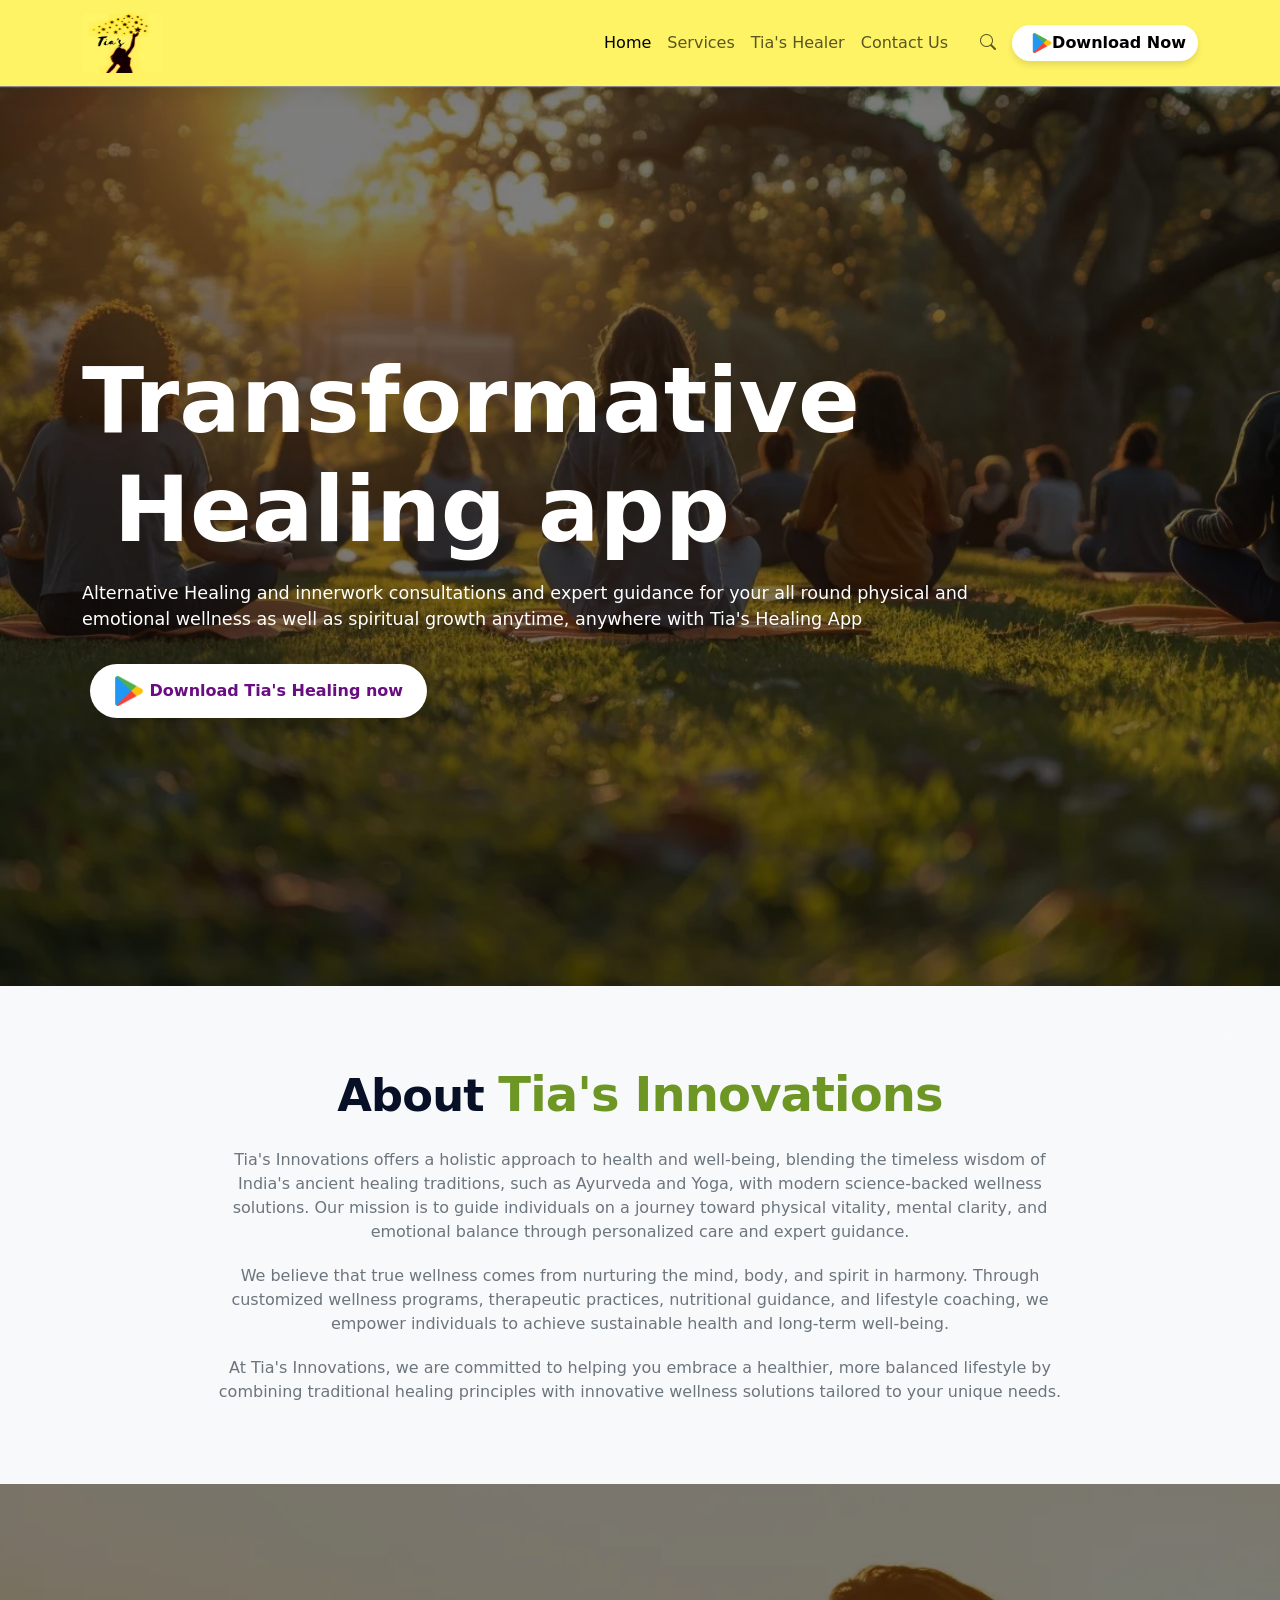
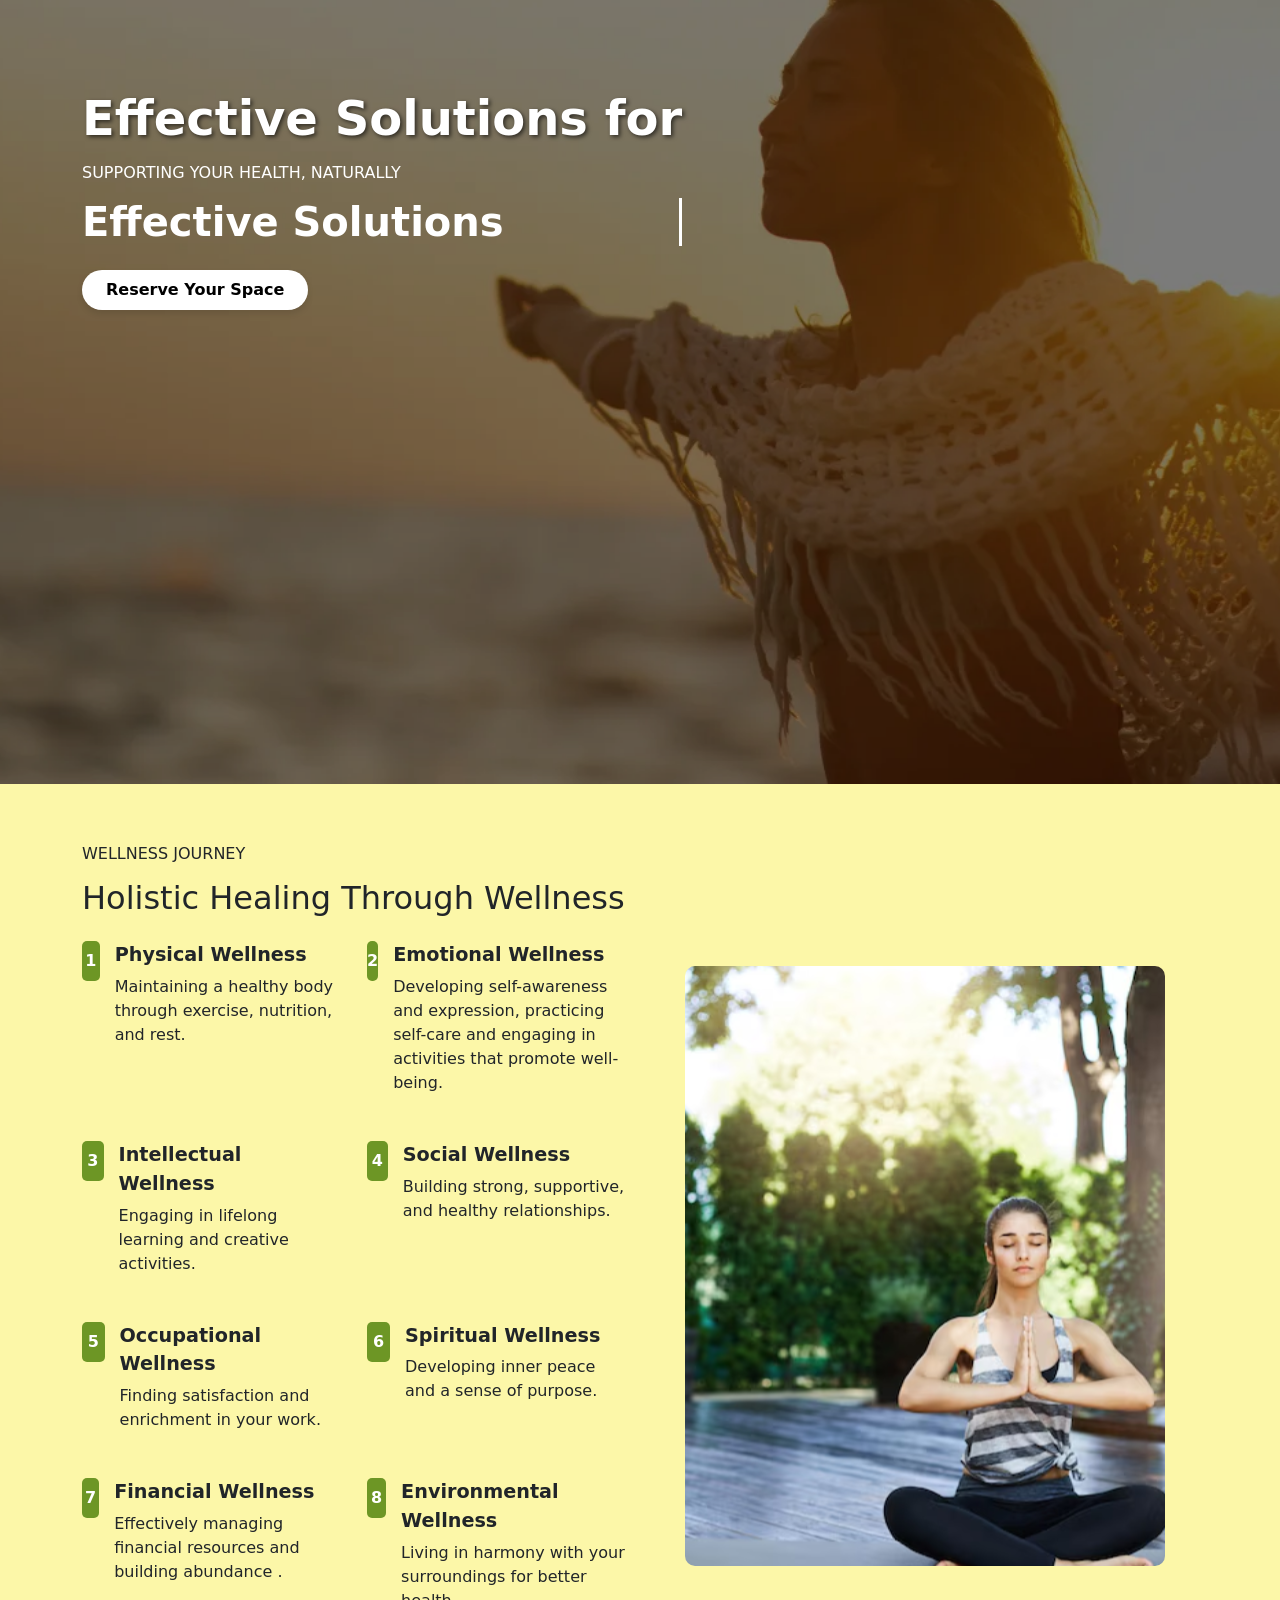
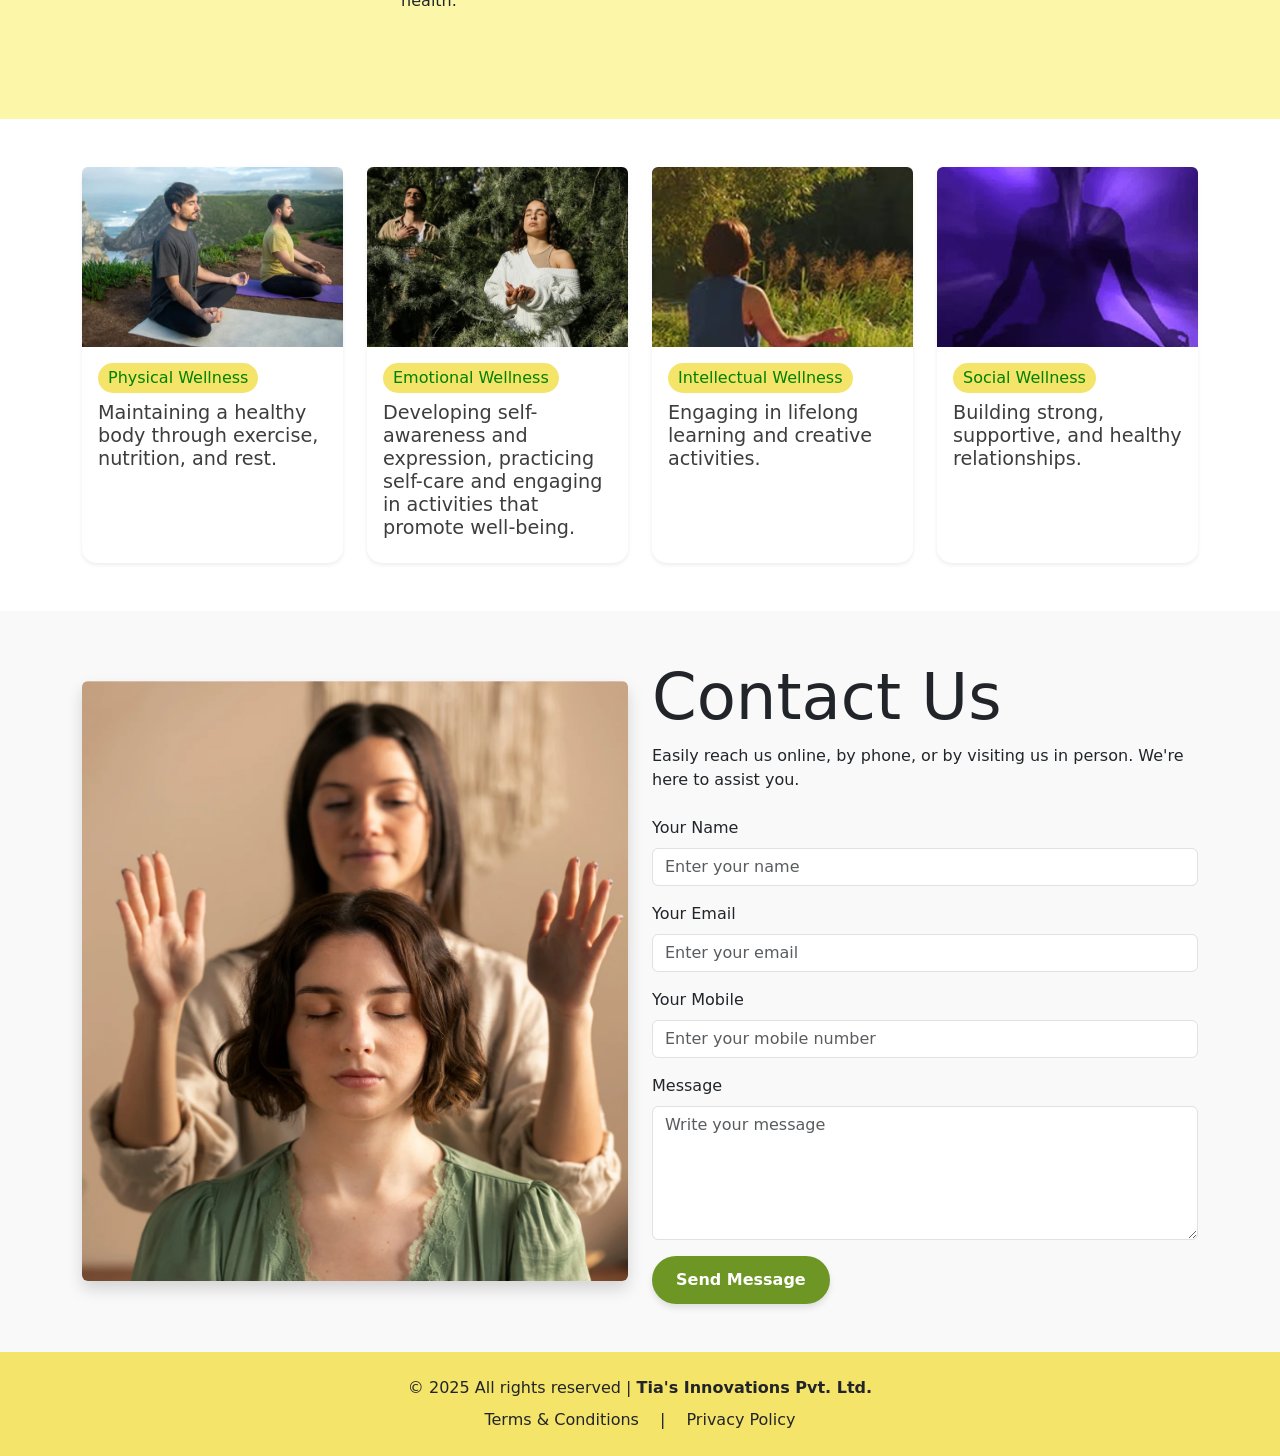
==== index.html @ ab68d55b "first commit" ====
<!doctype html>
<html lang="en">

<head>
    <meta charset="utf-8" />
    <meta name="viewport" content="width=device-width, initial-scale=1" />
    <title>Tia's  Innovations OPC Pvt Ltd </title>
    <link rel="icon" href="./images/logo-new.jfif" type="image/x-icon">

    <!-- Bootstrap 5 CSS -->
    <link href="https://cdn.jsdelivr.net/npm/bootstrap@5.3.2/dist/css/bootstrap.min.css" rel="stylesheet">
    <!-- Bootstrap Icons -->
    <link href="https://cdn.jsdelivr.net/npm/bootstrap-icons@1.11.3/font/bootstrap-icons.css" rel="stylesheet">

    <link rel="stylesheet" href="style.css" />
</head>

<body>



    <!-- Main navigation -->
    <nav class="navbar navbar-expand-lg  bg-white main-nav sticky-top">
        <div class="container">
            <a class="navbar-brand d-flex align-items-center gap-2" href="index.html">
                <img src="./images/logo-new.jfif" alt="Tia' logo" width="80" height="60" class="rounded" />
            </a>


            <button class="navbar-toggler" type="button" data-bs-toggle="collapse" data-bs-target="#mainNav"
                aria-controls="mainNav" aria-expanded="false" aria-label="Toggle navigation">
                <span class="navbar-toggler-icon"></span>
            </button>

            <div class="collapse navbar-collapse" id="mainNav">
                <ul class="navbar-nav ms-auto align-items-lg-center">
                    <li class="nav-item">
                        <a class="nav-link active" aria-current="page" href="index.html">Home</a>
                    </li>
                    <!-- <li class="nav-item dropdown">
                        <a class="nav-link dropdown-toggle" href="#" id="productsDropdown" role="button"
                            data-bs-toggle="dropdown" aria-expanded="false">
                            Products & Projects
                        </a>
                        <ul class="dropdown-menu" aria-labelledby="productsDropdown">
                            <li><a class="dropdown-item" href="#">Product Catalog</a></li>
                            <li><a class="dropdown-item" href="#">Ongoing Projects</a></li>
                            <li><a class="dropdown-item" href="#">Completed Work</a></li>
                        </ul>
                    </li> -->
                    <li class="nav-item"><a class="nav-link" href="#">Services</a></li>
                    <li class="nav-item"><a class="nav-link" href="healer.html">Tia's Healer</a></li>
                    <li class="nav-item"><a class="nav-link" href="./contact.html">Contact Us</a></li>
                    <li class="nav-item d-flex align-items-center ms-lg-3">
                        <a class="nav-link d-none d-lg-inline" href="#search" title="Search"><i
                                class="bi bi-search"></i></a>
                    </li>
                    <li class="nav-item ms-2">
                        <a class="btn btn-outline-primary cta-btn d-flex align-items-center"
                            href="https://play.google.com/store/apps/details?id=com.tias.healing" target="_blank"
                            rel="noopener noreferrer">

                            <!-- App Icon (Font Awesome / Custom Image) -->
                            <i class="fab fa-google-play me-2"></i>

                            <img src="./images/888857.png" width="20px"> Download Now
                        </a>
                    </li>

                </ul>
            </div>
        </div>
    </nav>

    <!-- Hero Section with background and animation -->
    <!-- Hero Section -->
    <section class="hero-section">
        <div class="hero-overlay"></div>
        <div class="container">
            <div class="hero-content">
                <h1>Transformative <br>  Healing app</h1>
                <p class="">Alternative Healing and innerwork consultations and expert guidance for your all round
                    physical and emotional wellness as well as spiritual growth anytime, anywhere with
                    Tia's Healing App</p>
                <!-- <div class="mt-4">
                    <a href="#" class="btn btn-custom m-2">UPCOMING RETREATS</a>
                    <a href="#" class="btn btn-custom">UPCOMING WORKSHOPS</a>
                </div> -->
                <div class="mt-4">

                    <a href="https://play.google.com/store/apps/details?id=com.tias.healing" class="btn btn-custom m-2"
                        target="_blank" rel="noopener noreferrer">
                        <img src="./images/888857.png" width="30px"> Download Tia's Healing now
                    </a>
                </div>

            </div>
        </div>
    </section>
    <!-- About Section -->
    <section class="about py-5">
        <svg class="wave" viewBox="0 0 600 200" xmlns="http://www.w3.org/2000/svg" aria-hidden="true">
            <path d="M0 100 C150 200 350 0 600 100 L600 0 L0 0 Z" fill="#fff"></path>
        </svg>
    
        <div class="container">
            <div class="row justify-content-center">
                <div class="col-lg-10">
                    <div class="card-panel text-center">
                        <h2 class="headline display-6 mb-4">
                            About <span class="about-tia">Tia's Innovations</span>
                        </h2>
    
                        <p class="lead-para">
                            Tia's Innovations offers a holistic approach to health and well-being,
                            blending the timeless wisdom of India's ancient healing traditions,
                            such as Ayurveda and Yoga, with modern science-backed wellness
                            solutions. Our mission is to guide individuals on a journey toward
                            physical vitality, mental clarity, and emotional balance through
                            personalized care and expert guidance.
                        </p>
    
                        <p class="lead-para">
                            We believe that true wellness comes from nurturing the mind, body,
                            and spirit in harmony. Through customized wellness programs,
                            therapeutic practices, nutritional guidance, and lifestyle coaching,
                            we empower individuals to achieve sustainable health and long-term
                            well-being.
                        </p>
    
                        <p class="lead-para mb-0">
                            At Tia's Innovations, we are committed to helping you embrace a
                            healthier, more balanced lifestyle by combining traditional healing
                            principles with innovative wellness solutions tailored to your unique
                            needs.
                        </p>
                    </div>
                </div>
            </div>
        </div>
    </section>

  
    <section class="hero-one">
        <div class="hero-overlay"></div>
        <div class="hero-content-one">
            <h1 class="mb-3 Effective">

                Effective Solutions for</h1>
            <h6 class="text-uppercase mb-3">Supporting Your Health, Naturally</h6>
            <h1 id="typing-text" class="typing"></h1>
            <a href="#" class="btn btn-light rounded-pill px-4 py-2 mt-3">Reserve Your Space</a>
        </div>
    </section>
    <section class="wellness-section">
        <div class="container">
            <div class="row align-items-center">

                <!-- Left Content -->
                <div class="col-lg-6">
                    <h6 class="text-uppercase mb-3">Wellness Journey</h6>
                    <h2 class="mb-4">Holistic Healing Through Wellness</h2>

                    <div class="row">
                        <div class="col-md-6 wellness-item">
                            <div class="d-flex">
                                <span class="wellness-number">1</span>
                                <div>
                                    <div class="wellness-title">Physical Wellness</div>
                                    <p>Maintaining a healthy body through exercise, nutrition, and rest.</p>
                                </div>
                            </div>
                        </div>
                        <div class="col-md-6 wellness-item">
                            <div class="d-flex">
                                <span class="wellness-number">2</span>
                                <div>
                                    <div class="wellness-title">Emotional Wellness</div>
                                    <p>Developing self-awareness and expression, practicing self-care and engaging in activities that promote well-being.</p>
                                </div>
                            </div>
                        </div>
                        <div class="col-md-6 wellness-item">
                            <div class="d-flex">
                                <span class="wellness-number">3</span>
                                <div>
                                    <div class="wellness-title">Intellectual Wellness</div>
                                    <p>Engaging in lifelong learning and creative activities.</p>
                                </div>
                            </div>
                        </div>
                        <div class="col-md-6 wellness-item">
                            <div class="d-flex">
                                <span class="wellness-number">4</span>
                                <div>
                                    <div class="wellness-title">Social Wellness</div>
                                    <p>Building strong, supportive, and healthy relationships.</p>
                                </div>
                            </div>
                        </div>
                        <div class="col-md-6 wellness-item">
                            <div class="d-flex">
                                <span class="wellness-number">5</span>
                                <div>
                                    <div class="wellness-title">Occupational Wellness</div>
                                    <p>Finding satisfaction and enrichment in your work.</p>
                                </div>
                            </div>
                        </div>
                        <div class="col-md-6 wellness-item">
                            <div class="d-flex">
                                <span class="wellness-number">6</span>
                                <div>
                                    <div class="wellness-title">Spiritual Wellness</div>
                                    <p>Developing inner peace and a sense of purpose.</p>
                                </div>
                            </div>
                        </div>
                        <div class="col-md-6 wellness-item">
                            <div class="d-flex">
                                <span class="wellness-number">7</span>
                                <div>
                                    <div class="wellness-title">Financial Wellness</div>
                                    <p>Effectively managing financial resources and building abundance  .</p>
                                </div>
                            </div>
                        </div>
                        <div class="col-md-6 wellness-item">
                            <div class="d-flex">
                                <span class="wellness-number">8</span>
                                <div>
                                    <div class="wellness-title">Environmental Wellness</div>
                                    <p>Living in harmony with your surroundings for better health.</p>
                                </div>
                            </div>
                        </div>
                    </div>
                </div>

                <!-- Right Image with Points -->
                <div class="col-lg-6 wellness-img">
                    <img src="./images/image 1687264893.svg" alt="Wellness Image">

                </div>

            </div>
        </div>
    </section>

    <!-- 
  <section class="services-section">
  <div class="container">
    <h2 class="section-title">Services</h2>
    <p class="section-description">
      After 8 years in the AI/ML industry and more in IT, we now share and use our experience to help others. 
      We empower your technical team and outfit them with the tools they need to succeed.
    </p>

    <div class="service-cards">
      <div class="service-card">
        <img src="./images/python.jpg" alt="Python Frameworks">
        <h3>Python-based Frameworks</h3>
        <p>
          Python frameworks provide structured approaches to building web apps, data analysis tools, and ML models.
        </p>
      </div>

      <div class="service-card">
        <img src="./images/" alt="Cloud Development">
        <h3>Cloud-based Development</h3>
        <p>
          Build and deploy applications using cloud resources for scalability, flexibility, and reduced costs.
        </p>
      </div>

      <div class="service-card">
        <img src="images/security.png" alt="Networks & Security">
        <h3>Networks and Systems Security</h3>
        <p>
          Protect networks and systems from cyberattacks, unauthorized access, and data loss.
        </p>
      </div>

      <div class="service-card">
        <img src="images/coding.png" alt="Coding Standards">
        <h3>Best Coding Standards</h3>
        <p>
          Emphasizes readability, maintainability, efficiency, and security with proper coding practices.
        </p>
      </div>
    </div>
  </div>
</section> -->

    </div>
    </section>
    <!-- Wellness Cards Section -->
    <section class="container py-5">
        <div class="row g-4">

            <!-- Card 1 -->
            <div class="col-md-6 col-lg-3">
                <div class="card wellness-ui-card h-100 border-0 shadow-sm">
                    <img src="./images/Events-6-768x432.webp" class="card-img-top rounded-top" alt="Physical Wellness">
                    <div class="card-body">
                        <span class="card-label">Physical Wellness</span>
                        <h5 class="card-title mt-2">Maintaining a healthy body through exercise, nutrition, and rest.
                        </h5>

                    </div>
                </div>
            </div>

            <!-- Card 2 -->
            <div class="col-md-6 col-lg-3">
                <div class="card wellness-ui-card h-100 border-0 shadow-sm">
                    <img src="./images/Events-4-768x432.webp" class="card-img-top rounded-top" alt="Emotional Wellness">
                    <div class="card-body">
                        <span class="card-label">Emotional Wellness</span>
                        <h5 class="card-title mt-2">Developing self-awareness and expression, practicing self-care and engaging in activities that promote well-being.</h5>

                    </div>
                </div>
            </div>

            <!-- Card 3 -->
            <div class="col-md-6 col-lg-3">
                <div class="card wellness-ui-card h-100 border-0 shadow-sm">
                    <img src="./images/image 1687264892.png" class="card-img-top rounded-top"
                        alt="Intellectual Wellness">
                    <div class="card-body">
                        <span class="card-label">Intellectual Wellness</span>
                        <h5 class="card-title mt-2">Engaging in lifelong learning and creative activities.</h5>

                    </div>
                </div>
            </div>

            <!-- Card 4 -->
            <div class="col-md-6 col-lg-3">
                <div class="card wellness-ui-card h-100 border-0 shadow-sm">
                    <img src="./images/image 1687264891.png" class="card-img-top rounded-top" alt="Social Wellness">
                    <div class="card-body">
                        <span class="card-label">Social Wellness</span>
                        <h5 class="card-title mt-2">Building strong, supportive, and healthy relationships.</h5>

                    </div>
                </div>
            </div>

        </div>
    </section>

    <section class="contact-section py-5" id="contact">
        <div class="container">
            <div class="row align-items-center">
                <!-- Left Image -->
                <div class="col-md-6 mb-4 mb-md-0">
                    <img src="./images/53-appointment.png" alt="Contact Us"
                        class="img-fluid rounded shadow home-contact">
                </div>

                <!-- Right Content/Form -->
                <div class="col-md-6">
                    <div class="text-start mb-4">
                        <h2 class="con">Contact Us</h2>
                        <p>Easily reach us online, by phone, or by visiting us in person. We're here to assist you.</p>
                    </div>

                    <form id="contactForm" class="contact-form">
                        <div class="mb-3">
                            <label for="name" class="form-label">Your Name</label>
                            <input type="text" class="form-control" id="name" placeholder="Enter your name" required>
                        </div>
                        <div class="mb-3">
                            <label for="email" class="form-label">Your Email</label>
                            <input type="email" class="form-control" id="email" placeholder="Enter your email" required>
                        </div>
                        <div class="mb-3">
                            <label for="mobile" class="form-label">Your Mobile</label>
                            <input type="text" class="form-control" id="mobile" placeholder="Enter your mobile number"
                                required>
                        </div>
                        <div class="mb-3">
                            <label for="message" class="form-label">Message</label>
                            <textarea class="form-control" id="message" rows="5" placeholder="Write your message"
                                required></textarea>
                        </div>
                        <button type="submit" class="btn btn-custom">Send Message</button>
                    </form>
                </div>
            </div>
        </div>
    </section>

    <!-- Toast Container -->
    <div class="position-fixed top-0 end-0 p-3" style="z-index: 1100">
        <div id="toastBox" class="toast align-items-center text-white border-0" role="alert" aria-live="assertive"
            aria-atomic="true">
            <div class="d-flex">
                <div id="toastMessage" class="toast-body"></div>
                <button type="button" class="btn-close btn-close-white me-2 m-auto" data-bs-dismiss="toast"
                    aria-label="Close"></button>
            </div>
        </div>
    </div>

    <script>
        document.getElementById("contactForm").addEventListener("submit", async function (e) {
            e.preventDefault();

            const name = document.getElementById("name").value.trim();
            const email = document.getElementById("email").value.trim();
            const mobile = document.getElementById("mobile").value.trim();
            const message = document.getElementById("message").value.trim();

            const toastBox = document.getElementById("toastBox");
            const toastMessage = document.getElementById("toastMessage");

            try {
                const response = await fetch("https://tiasinnovations.com/api/user/customerQuery", {
                    method: "POST",
                    headers: { "Content-Type": "application/json" },
                    body: JSON.stringify({ name, email, mobile, message })
                });

                const result = await response.json();
                const bsToast = new bootstrap.Toast(toastBox);

                if (response.ok) {
                    toastBox.classList.remove("bg-danger", "bg-warning");
                    toastBox.classList.add("bg-success");
                    toastMessage.innerHTML = `✅ ${result.message || "Your message has been sent successfully!"}`;
                    document.getElementById("contactForm").reset();
                } else {
                    toastBox.classList.remove("bg-success", "bg-warning");
                    toastBox.classList.add("bg-danger");
                    toastMessage.innerHTML = `❌ ${result.message || "Something went wrong. Please try again."}`;
                }
                bsToast.show();
            } catch (error) {
                const bsToast = new bootstrap.Toast(toastBox);
                toastBox.classList.remove("bg-success", "bg-danger");
                toastBox.classList.add("bg-warning");
                toastMessage.innerHTML = "⚠️ Failed to connect to server. Try again later.";
                bsToast.show();
            }
        });
    </script>

    <!-- Bootstrap JS (needed for toast) -->


    <!-- Footer -->
    <footer class="text-white text-center py-4" style="background-color: #f4e469;">
        <div class="container">
            <p class="mb-2 text-dark">
                &copy; 2025 All rights reserved | <strong>Tia's  Innovations Pvt. Ltd.</strong>
            </p>
            <p class="mb-0 text-dark">
                <a href="./terms.html" class="text-dark text-decoration-none me-3">Terms & Conditions</a> |
                <a href="./privacy.html" class="text-dark text-decoration-none ms-3">Privacy Policy</a>
            </p>
        </div>
    </footer>




    <script>
        const texts = [
            "Effective Solutions for",
            "Insomnia Relief",
            "Better Sleep Naturally",
            "Ancestral Healing",
            "Emotional Wellness"
        ];

        let count = 0;
        let index = 0;
        let currentText = "";
        let letter = "";
        const typingElement = document.getElementById("typing-text");

        function type() {
            if (count === texts.length) {
                count = 0; // loop
            }
            currentText = texts[count];
            letter = currentText.slice(0, ++index);

            typingElement.textContent = letter;

            if (letter.length === currentText.length) {
                setTimeout(() => {
                    index = 0;
                    count++;
                    type();
                }, 1500); // wait before deleting/next
            } else {
                setTimeout(type, 100);
            }
        }

        type();
    </script>
    <!-- Bootstrap JS -->
    <script src="https://cdn.jsdelivr.net/npm/bootstrap@5.3.2/dist/js/bootstrap.bundle.min.js"></script>
</body>

</html>
---- style.css ----
:root {
          --brand1: #6D9625;
          --brand2: #6D9625;
      }

      :root {
          --primary-600: #6D9625;
          --primary-400: #fef364;
          --muted: #6c757d;

      }

      .top-strip {
          background: linear-gradient(90deg, var(--brand2), var(--brand1));
          color: #fff;
          font-size: .9rem;
      }

      .navbar-brand strong {
          letter-spacing: .6px
      }

      .nav-link {
          padding: .6rem 0.9rem
      }

      .nav-link:hover {
          color: hsl(96, 53%, 50%)
      }

      .cta-btn {
          border-radius: 999px
      }

      .main-nav {
          backdrop-filter: blur(6px);
          box-shadow: 0 6px 18px rgba(15, 22, 39, 0.06)
      }

      .navbar {
          background-color:#fef364 !important;
      }

      @keyframes fadeInUp {
          from {
              opacity: 0;
              transform: translateY(40px)
          }

          to {
              opacity: 1;
              transform: translateY(0)
          }
      }

      .btn {
          background-color: white;
          color: black;
          border: none;
          transition: background-color 0.3s, color 0.3s;
          font-weight: 600;
          box-shadow: 0 4px 6px rgba(0, 0, 0, 0.1);

      }

      .btn:hover {
          background-color: hsl(112, 54%, 52%);
          color: white;
      }

      .title {
          font-weight: 700;
          color: #fff;
          font-size: 3rem;
          text-shadow: 2px 2px 4px rgba(0, 0, 0, 0.6);
      }

      .contact-sec {
          position: relative;
          background: url('./images/53-contacts-1.webp') no-repeat center center/cover;
          min-height: 100vh;
          display: flex;
          align-items: center;
          color: #fff;
      }
  .helar-sec {
          position: relative;
          background: url('./images/heal.jpg') no-repeat center center/cover;
          min-height: 100vh;
          display: flex;
          align-items: center;
          color: #fff;
      }

      .hero-section {
          position: relative;
          background: url('./images/home-3-background-1.webp') no-repeat center center/cover;
          min-height: 100vh;
          display: flex;
          align-items: center;
          color: #fff;
      }

      .hero-overlay {
          position: absolute;
          top: 0;
          left: 0;
          width: 100%;
          height: 100%;
          background: rgba(0, 0, 0, 0.4);
      }

      .hero-content {
          position: relative;
          z-index: 2;
          max-width: 900px;
      }

      .hero-content h1 {
          font-size: 5.7rem;
          font-weight: 700;
      }

      .hero-content p {
          font-size: 1.1rem;
          margin-top: 15px;
      }

      @media (max-width: 768px) {
          .hero-content h1 {
              font-size: 2.2rem;
          }

          .hero-content p {
              font-size: 1rem;
          }

      }

      .btn-custom {
          background: #fff;
          color: #6a0d83;
          font-weight: 600;
          padding: 12px 24px;
          border-radius: 50px;
          margin-right: 10px;
          transition: 0.3s;
      }

      .btn-custom:hover {
          background: #6a0d83;
          color: #fff;
      }

      /* About Section */
      .about {
          padding: 6rem 0;
          background: #f8f9fa;
      }

      .para {
          text-align: justify;

          font-size: 1.1rem;
          line-height: 1.8;
          color: #333;
          margin-top: 1rem;

          /* word-spacing: 1px; letter-spacing: 0.5px; */

          text-indent: 50px;


      }

      .about-img {
          width: 100%;
          height: auto;
          border-radius: 15px;
          animation: fadeInLeft 1.5s ease both;
      }

      .about-text {
          animation: fadeInRight 1.5s ease both;
      }

      @keyframes fadeInLeft {
          from {
              opacity: 0;
              transform: translateX(-50px)
          }

          to {
              opacity: 1;
              transform: translateX(0)
          }
      }

      .about {
          padding: 6rem 0;
          position: relative;
          overflow: hidden;
      }

      .about .card-panel {
          background: var(--card-bg);
          color: #071026;
          border: 0;
          padding: 2rem;
          border-radius: 1rem;
          /* box-shadow: 0 10px 30px rgba(2, 6, 23, 0.6); */
      }

      .headline {
          font-weight: 700;
          letter-spacing: -0.02em;
          margin-bottom: .75rem;
          font-size: 2.8rem;
      }

      .lead-para {
          color: var(--muted);
          margin-bottom: 1.25rem;
      }

      .feature {
          display: flex;
          gap: .75rem;
          align-items: flex-start
      }

      .feature .icon {
          width: 48px;
          height: 48px;
          background: linear-gradient(135deg, var(--primary-600), var(--primary-400));
          border-radius: 12px;
          display: grid;
          place-items: center;
          color: #fff;
          font-size: 1.2rem;
          box-shadow: 0 6px 18px rgba(255, 106, 0, 0.2);
      }

      .about-img {
          width: 100%;
          height: auto;
          border-radius: 1rem;
          box-shadow: 0 20px 40px rgba(2, 6, 23, 0.6);
          transform: translateZ(0);
      }

      /* Decorative SVG wave */
      .wave {
          position: absolute;
          right: -10%;
          top: -6%;
          opacity: .07;
          transform: rotate(10deg);
          width: 520px
      }

      @media (max-width: 767px) {
          .about {
              padding: 3rem 0
          }

          .feature .icon {
              width: 44px;
              height: 44px
          }
      }

      .about-tia {
          color: var(--primary-600);
          font-weight: 700;
          font-size: 3rem;
      }

      .retreat-card {
          border-radius: 15px;
          overflow: hidden;
          transition: transform 0.3s ease, box-shadow 0.3s ease;
          background: #f9f7f4;
      }

      .retreat-card:hover {
          transform: translateY(-8px);
          box-shadow: 0 8px 20px rgba(0, 0, 0, 0.15);
      }

      .retreat-img {
          height: 220px;
          object-fit: cover;
          width: 100%;
      }

      .date-badge {
          position: absolute;
          top: 11rem;
          left: 15px;
          background: white;
          color: #333;
          font-size: 14px;
          font-weight: 500;
          padding: 5px 15px;
          border-radius: 20px;
          box-shadow: 0 2px 6px rgba(0, 0, 0, 0.1);
      }

      .featured-badge {
          position: absolute;
          top: 10px;
          left: 15px;
          background: #6c3483;
          color: white;
          font-size: 13px;
          font-weight: 600;
          padding: 5px 15px;
          border-radius: 20px;
      }

      .retreat-body {
          padding: 18px;
      }

      .retreat-title {
          font-size: 1.6rem;
          font-weight: 400;
          color: #2d2d2d;
          margin-bottom: 10px;
      }

      .retreat-footer {
          display: flex;
          justify-content: space-between;
          align-items: center;
          font-size: 14px;
          color: #777;
      }

      .retreat-footer i {
          font-size: 16px;
          color: #555;
      }

      .retreat-img-right {
          height: 500px;
          object-fit: cover;
          width: 100%;
      }

      .hero-one {
          position: relative;
          background: url('./images/home-3-background-3.webp') no-repeat center center/cover;
          height: 100vh;
          color: white;
          display: flex;

          padding: 20px;
      }

      .hero-overlay {
          position: absolute;
          top: 0;
          left: 0;
          right: 0;
          bottom: 0;
          background: rgba(0, 0, 0, 0.4);
      }

      .hero-content-one {
          position: relative;
          z-index: 2;
          max-width: 800px;
          padding: 15% 5%;
          /* 👈 left side me shift karne ke liye */
          text-align: left;
      }

      /* .typing {
          font-size: 2.5rem;
          font-weight: bold;
          border-right: 3px solid #fff;
          white-space: nowrap;
          overflow: hidden;
          width: 0;
          animation: typing 4s steps(30, end) forwards, blink 0.7s step-end infinite;
      } */
      .typing {
          font-size: clamp(1.5rem, 5vw, 2.5rem);
          /* Responsive font size */
          font-weight: bold;
          border-right: 3px solid #fff;
          white-space: nowrap;
          overflow: hidden;
          width: 0;
          animation: typing 4s steps(30, end) forwards, blink 0.7s step-end infinite;
      }

      /* Typing animation */
      @keyframes typing {
          from {
              width: 0;
          }

          to {
              width: 100%;
          }

          /* fill container width */
      }

      /* Blinking cursor */
      @keyframes blink {

          from,
          to {
              border-color: transparent;
          }

          50% {
              border-color: #fff;
          }
      }

      /* Optional: Adjust animation steps based on text length using media queries */
      @media (max-width: 768px) {
          .typing {
              animation: typing 4s steps(20, end) forwards, blink 0.7s step-end infinite;
          }
      }

      @media (max-width: 480px) {
          .typing {
              animation: typing 4s steps(15, end) forwards, blink 0.7s step-end infinite;
          }
      }

      @keyframes typing {
          from {
              width: 0
          }

          to {
              width: 100%
          }
      }

      @keyframes blink {

          from,
          to {
              border-color: transparent
          }

          50% {
              border-color: white
          }
      }

      .Effective {
          font-weight: 700;
          color: #fff;
          font-size: 3rem;
          text-shadow: 2px 2px 4px rgba(0, 0, 0, 0.6);
      }

      .wellness-section {
          background: hwb(56 66% 1%);
          /* soft background color like your screenshot */
          padding: 60px 0;
      }

      .wellness-item {
          margin-bottom: 30px;
      }

      .wellness-number {
          display: inline-flex;
          align-items: center;
          justify-content: center;
          width: 40px;
          height: 40px;
          background: #6D9625;
          border-radius: 5px;
          font-weight: bold;
          color: white;
          margin-right: 15px;
      }

      .wellness-title {
          font-size: 1.2rem;
          font-weight: bold;
          margin-bottom: 5px;
      }

      .wellness-img {
          position: relative;
          text-align: center;
          margin-top: 30px;
          padding: 20px;
      }

      .wellness-img img {
          width: 480px;
          /* Fixed width */
          height: 600px;
          /* Fixed height */
          border-radius: 10px;
          display: block;
          margin: 0 auto;
          /* Center align */
          object-fit: cover;
          /* Image properly fit hoga container me */
      }

      @media (max-width: 991px) {
          .wellness-img img {
              width: 100%;
              height: auto;
          }
      }

      .services-section {
          background: white;
          /* Light gradient or solid yellow */
          color: #333;
          padding: 60px 20px;
          font-family: 'Poppins', sans-serif;
      }

      .services-section .container {
          max-width: 1200px;
          margin: 0 auto;
      }

      .section-title {
          font-size: 2.5rem;
          text-align: center;
          margin-bottom: 20px;
          color: #6D9625;
          /* Accent green */
          text-transform: uppercase;
      }

      .section-description {
          text-align: center;
          font-size: 1.1rem;
          margin-bottom: 50px;
          line-height: 1.6;
      }

      .service-cards {
          display: grid;
          grid-template-columns: repeat(4, 1fr);
          /* 4 cards in a row */
          gap: 30px;
      }

      @media (max-width: 1024px) {
          .service-cards {
              grid-template-columns: repeat(2, 1fr);
          }
      }

      @media (max-width: 768px) {
          .service-cards {
              grid-template-columns: 1fr;
          }
      }

      .service-card {
          background-color: #fff;
          /* White background */
          padding: 25px;
          border-radius: 15px;
          text-align: center;
          transition: transform 0.3s, box-shadow 0.3s;
          box-shadow: 0 4px 15px rgba(0, 0, 0, 0.1);
      }

      .service-card img {
          width: 80px;
          height: 80px;
          margin-bottom: 20px;
          border-radius: 10px;
          object-fit: contain;
      }

      .service-card h3 {
          margin-bottom: 15px;
          color: #6D9625;
          /* Accent green for headings */
          font-size: 1.5rem;
      }

      .service-card p {
          font-size: 1rem;
          line-height: 1.5;
          color: #555;
          /* Dark gray text */
      }

      .service-card:hover {
          transform: translateY(-10px);
          box-shadow: 0 10px 25px rgba(0, 0, 0, 0.15);
      }

      .wellness-ui-card {
          transition: transform 0.3s, box-shadow 0.3s;
          border-radius: 15px;
      }

      .wellness-ui-card:hover {
          transform: translateY(-8px);
          box-shadow: 0 15px 35px rgba(0, 0, 0, 0.15);
      }

      .card-label {
          display: inline-block;
          background-color: #f4e469;
          color: green;
          padding: 3px 10px;
          border-radius: 20px;
          font-size: 1rem;
          font-weight: 500;
      }

      .card-title {
          font-size: 1.2rem;
          font-weight: 500;
          color: #3d3d3d;
      }

      .read-more {
          display: inline-flex;
          align-items: center;
          color: #7c5e7c;
          font-weight: 500;
          text-decoration: none;
          margin-top: 8px;
      }

      .read-more span {
          margin-left: 5px;
          transition: margin-left 0.3s;
      }

      .read-more:hover span {
          margin-left: 10px;
      }

      .card-img-top {
          object-fit: cover;
          height: 180px;
      }

      .contact-section {
          background-color: #f9f9f9;
      }

      .contact-card h5 {
          color: #ff6600;
          /* Match hero button color */
          margin-bottom: 10px;
      }

      .contact-card p {
          color: #555;
      }

      .contact-form .btn-custom {
          background-color: #ff6600;
          color: #fff;
          border: none;
          transition: 0.3s;
      }

      .contact-form .btn-custom:hover {
          background-color: #e65c00;
      }

      .contact-section {
          background-color: #f9f9f9;
      }

      .contact-card h6 {
          color: #ff6600;
          /* match hero button */
          margin-bottom: 5px;
      }

      .contact-card p {
          color: #555;
      }

      .contact-form .btn-custom {
          background-color: #6D9625;
          color: #fff;
          border: none;
          transition: 0.3s;
      }

      .contact-form .btn-custom:hover {
          background-color: #d4d852;
      }

      .con {
          font-size: 4rem;
      }

      @media (max-width: 768px) {
          .con {
              font-size: 2.5rem;
          }

      }

      .home-contact {
          height: 600px;
          width: 600px;
      }

      .logo {
          width: 80px;
          height: 60px;
      }

      @media (max-width: 576px) {
          .logo {
              width: 60px;
              height: 45px;
          }
      }

      .terms-section {
          padding: 60px 15px;
      }

      .terms-section h1,
      .terms-section h2 {
          color: hsl(0, 0%, 6%);
          /* Match your brand color */
          font-size: 1.4rem;
      }

      .terms-section p {
          line-height: 1.8;
      }

      .terms-section ul {
          list-style-type: disc;
          padding-left: 20px;
      }

      .terms-section li {
          margin-bottom: 10px;
      }

      .privacy-section {
          padding: 60px 15px;
      }

      .privacy-section h1,
      .privacy-section h2 {
          color: #101010;
          /* Brand color */
            font-size: 1.4rem;
      }

      .privacy-section p {
          line-height: 1.8;
      }

      .privacy-section ul {
          list-style-type: disc;
          padding-left: 20px;
      }

      .privacy-section li {
          margin-bottom: 10px;
      }
      .hel{
        font-size: 4rem;
      }
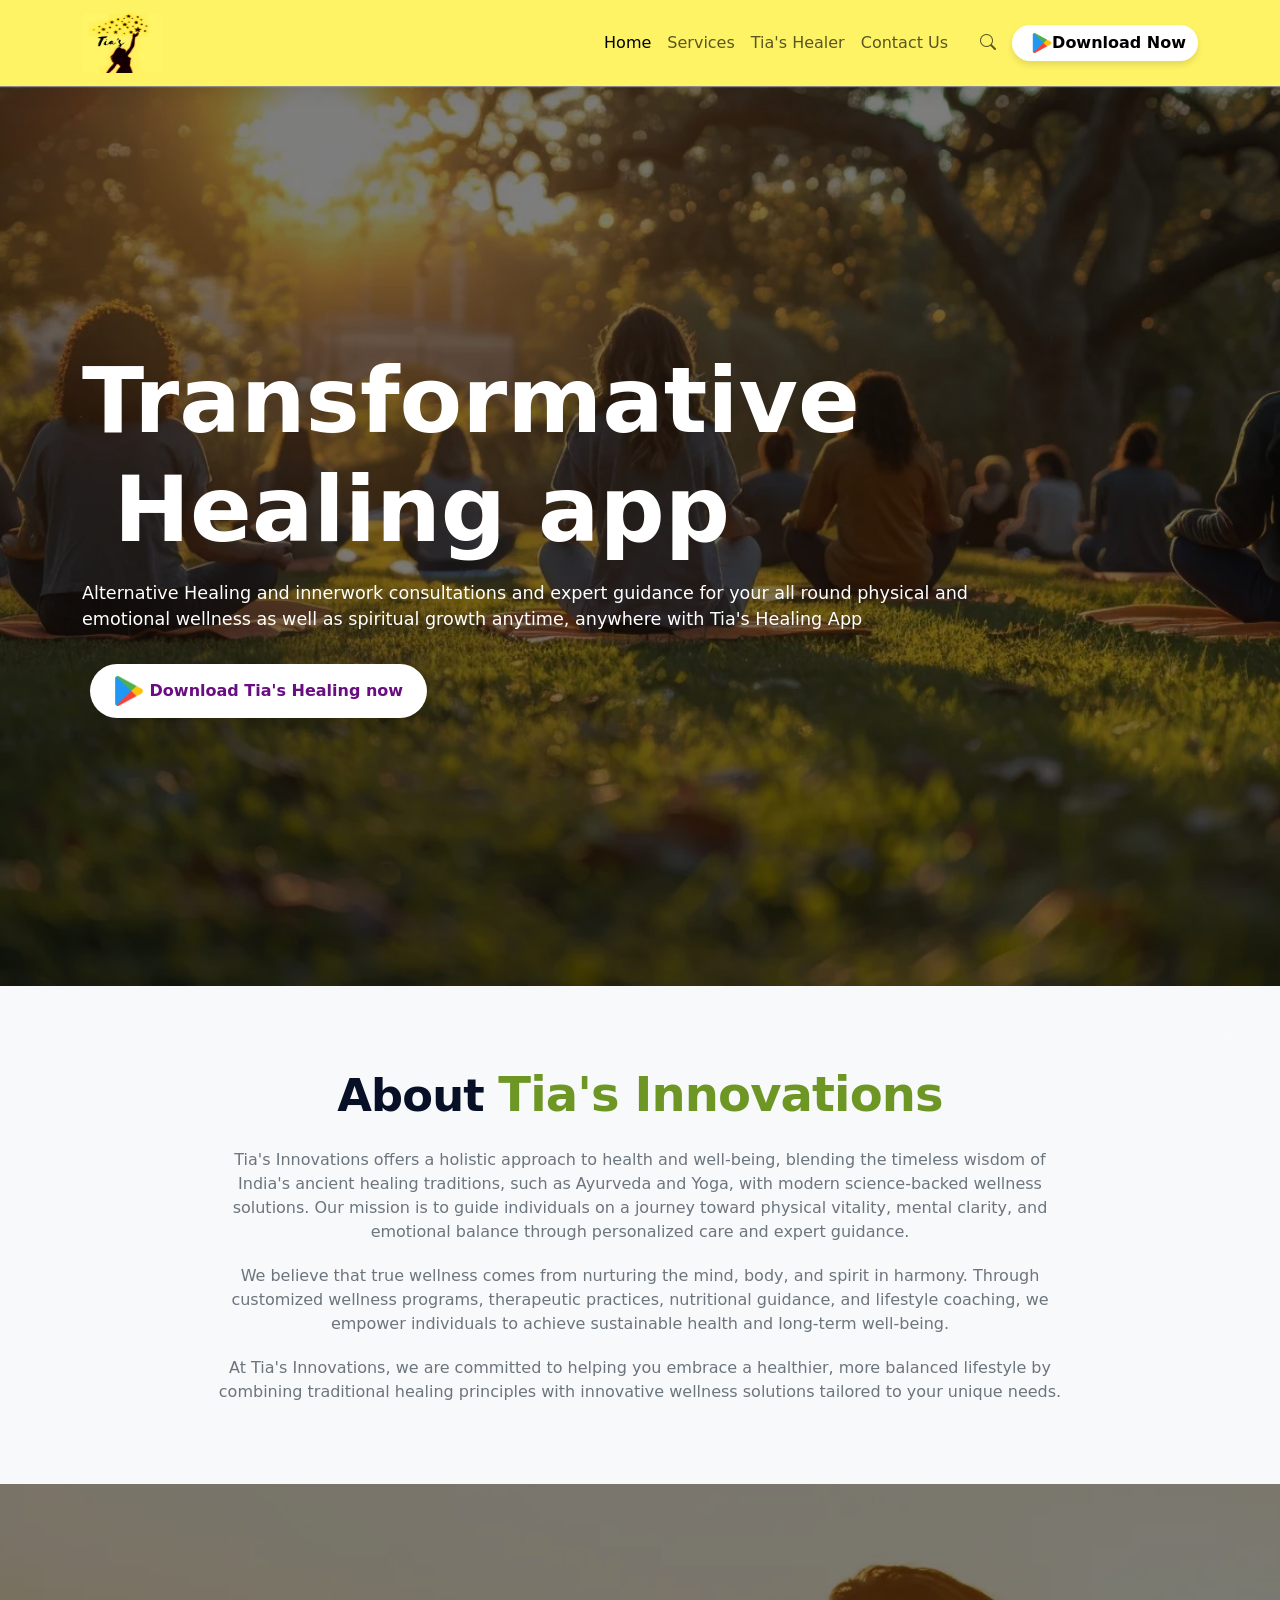
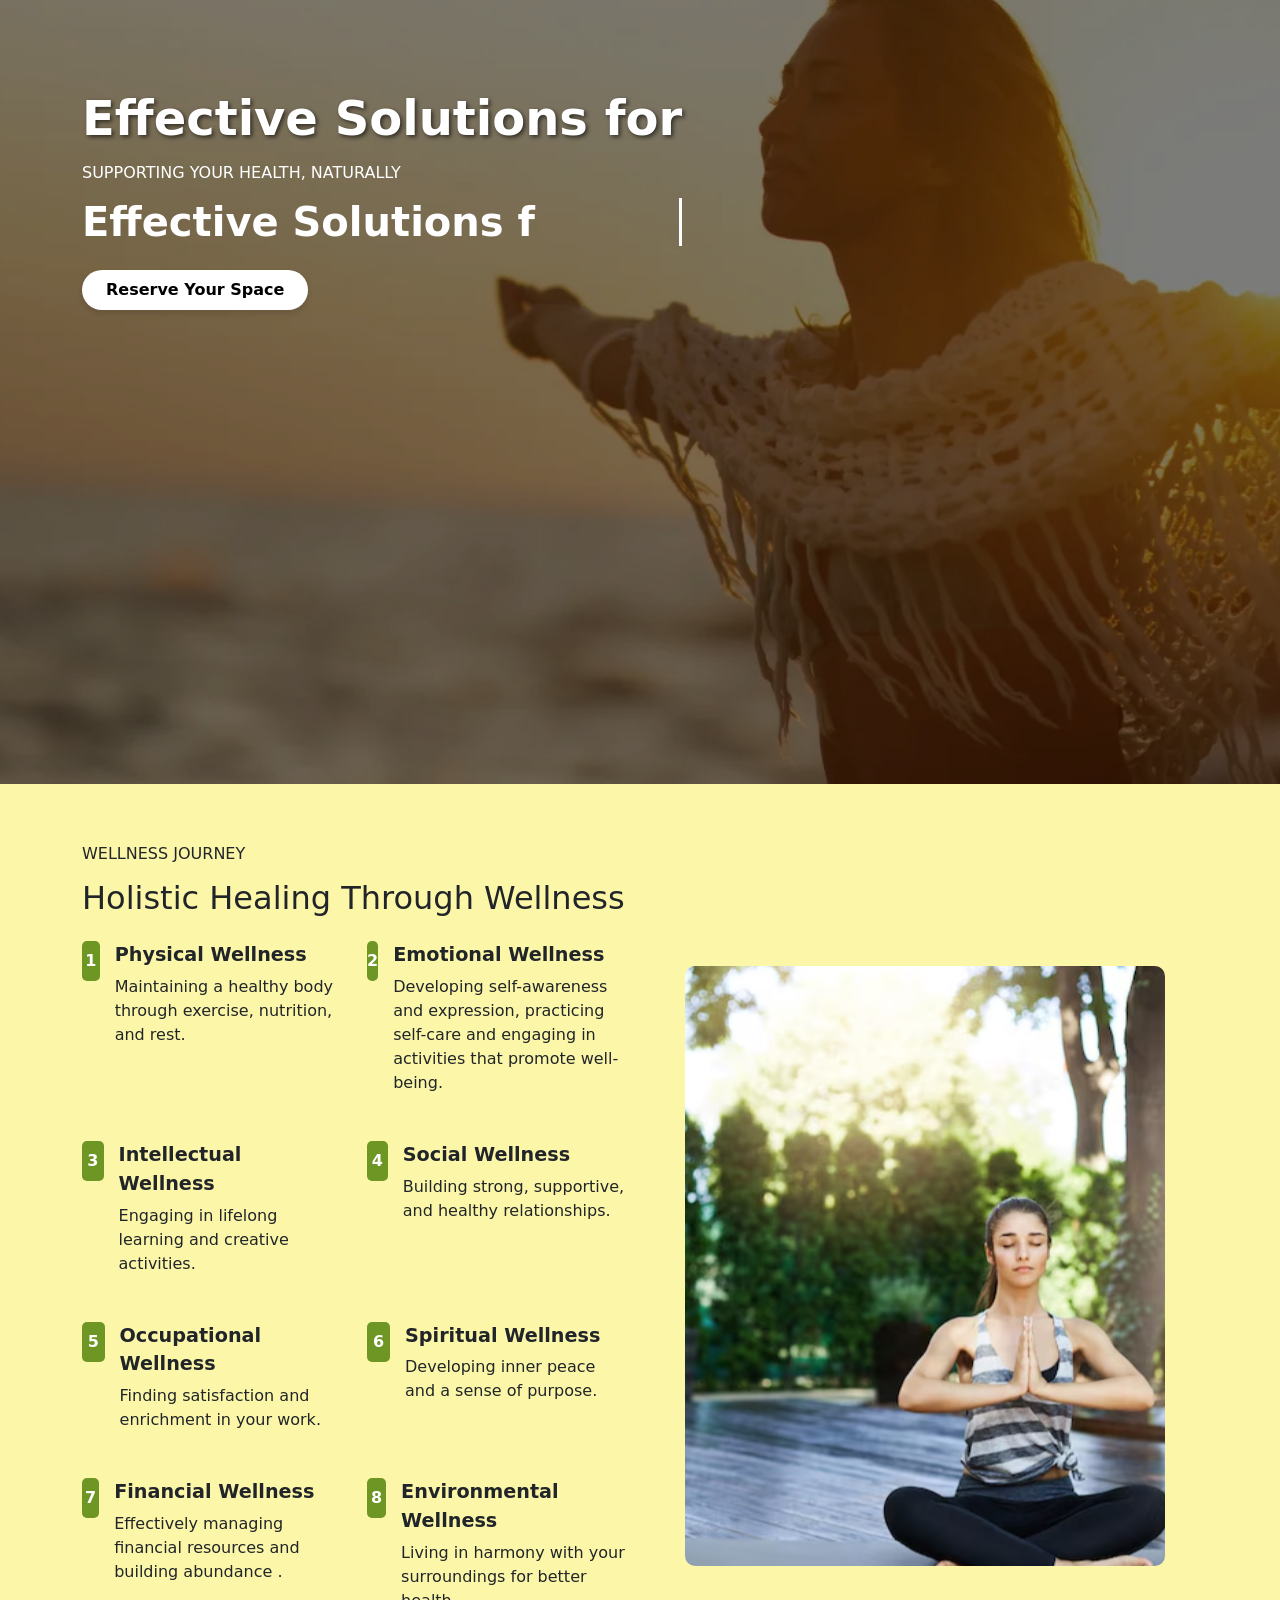
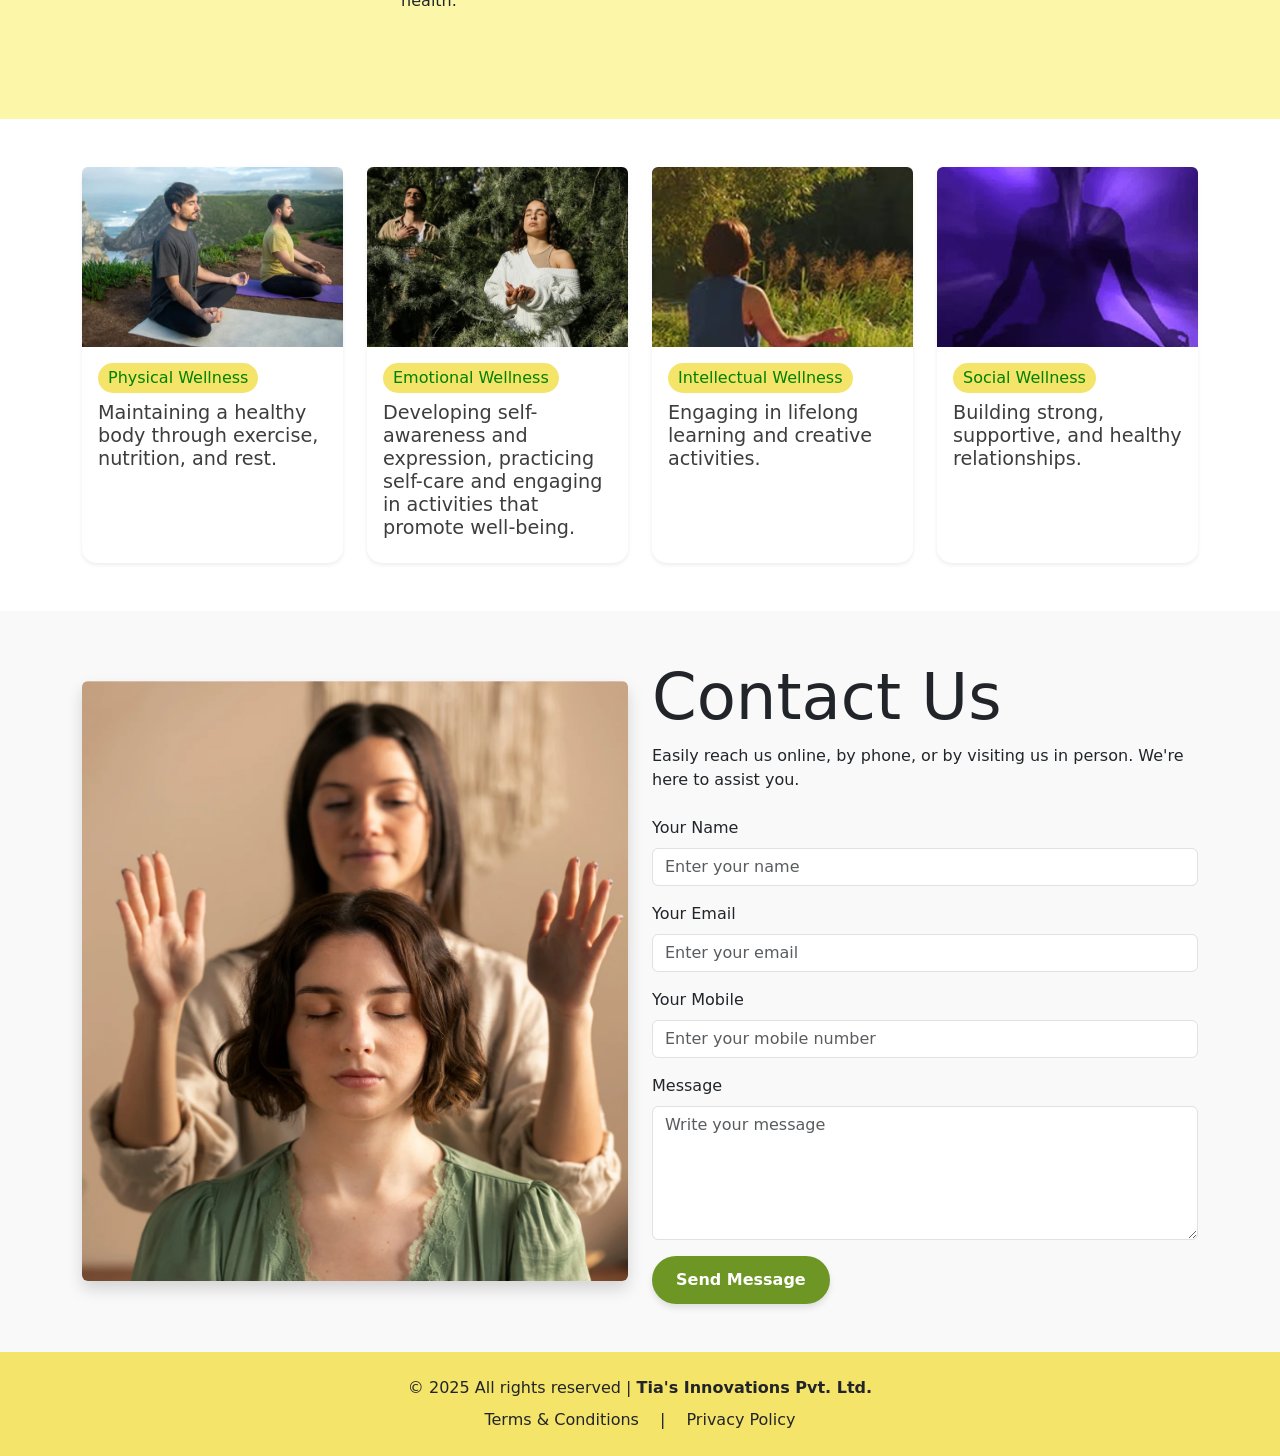
==== commit a2c1d894: "google tags added" ====
--- a/index.html
+++ b/index.html
@@ -13,11 +13,24 @@
     <link href="https://cdn.jsdelivr.net/npm/bootstrap-icons@1.11.3/font/bootstrap-icons.css" rel="stylesheet">
 
     <link rel="stylesheet" href="style.css" />
+
+    <!-- Google Tag Manager -->
+    <script>(function(w,d,s,l,i){w[l]=w[l]||[];w[l].push({'gtm.start':
+    new Date().getTime(),event:'gtm.js'});var f=d.getElementsByTagName(s)[0],
+    j=d.createElement(s),dl=l!='dataLayer'?'&l='+l:'';j.async=true;j.src=
+    'https://www.googletagmanager.com/gtm.js?id='+i+dl;f.parentNode.insertBefore(j,f);
+    })(window,document,'script','dataLayer','GTM-P2VB5Q3Q');</script>
+    <!-- End Google Tag Manager -->
 </head>
 
 <body>
 
-
+<!-- Google Tag Manager (noscript) -->
+<noscript><iframe src="https://www.googletagmanager.com/ns.html?id=GTM-P2VB5Q3Q"
+    height="0" width="0" style="display:none;visibility:hidden"></iframe></noscript>
+    <!-- End Google Tag Manager (noscript) -->
+
+    
 
     <!-- Main navigation -->
     <nav class="navbar navbar-expand-lg  bg-white main-nav sticky-top">
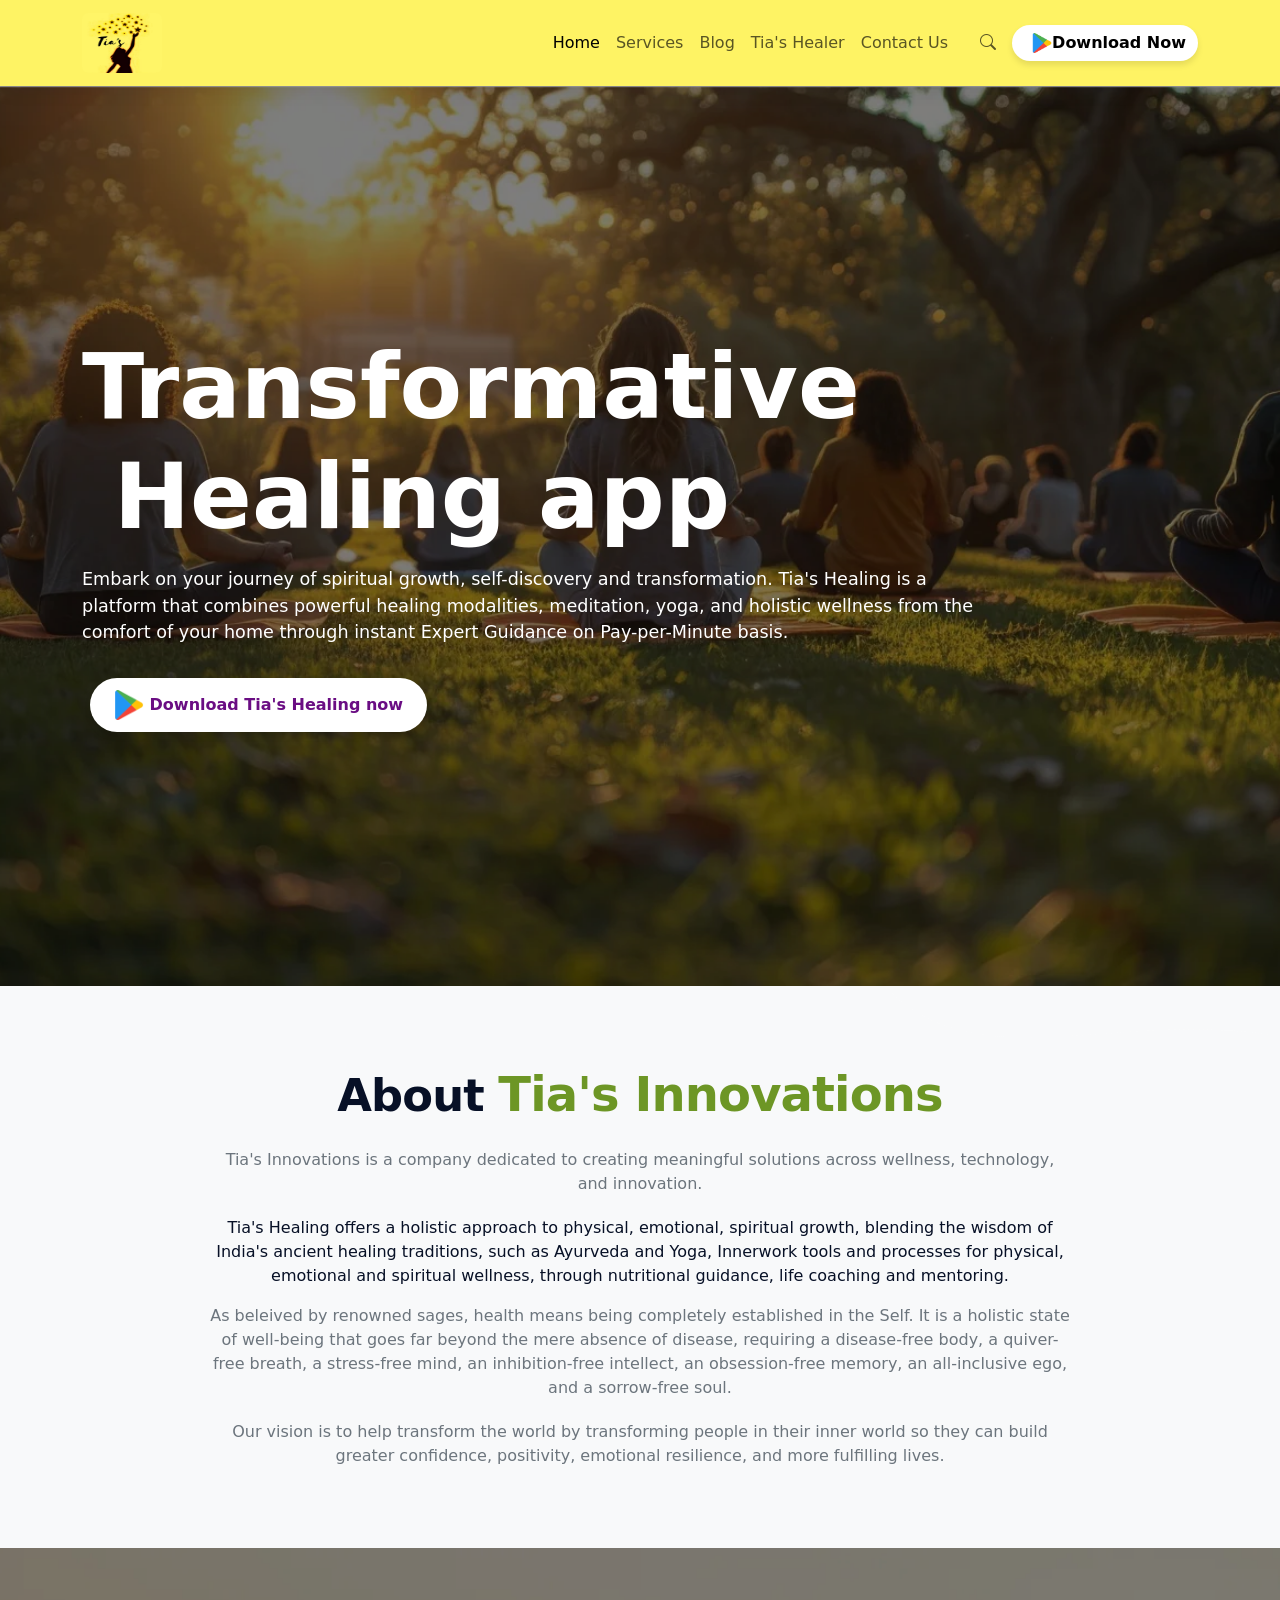
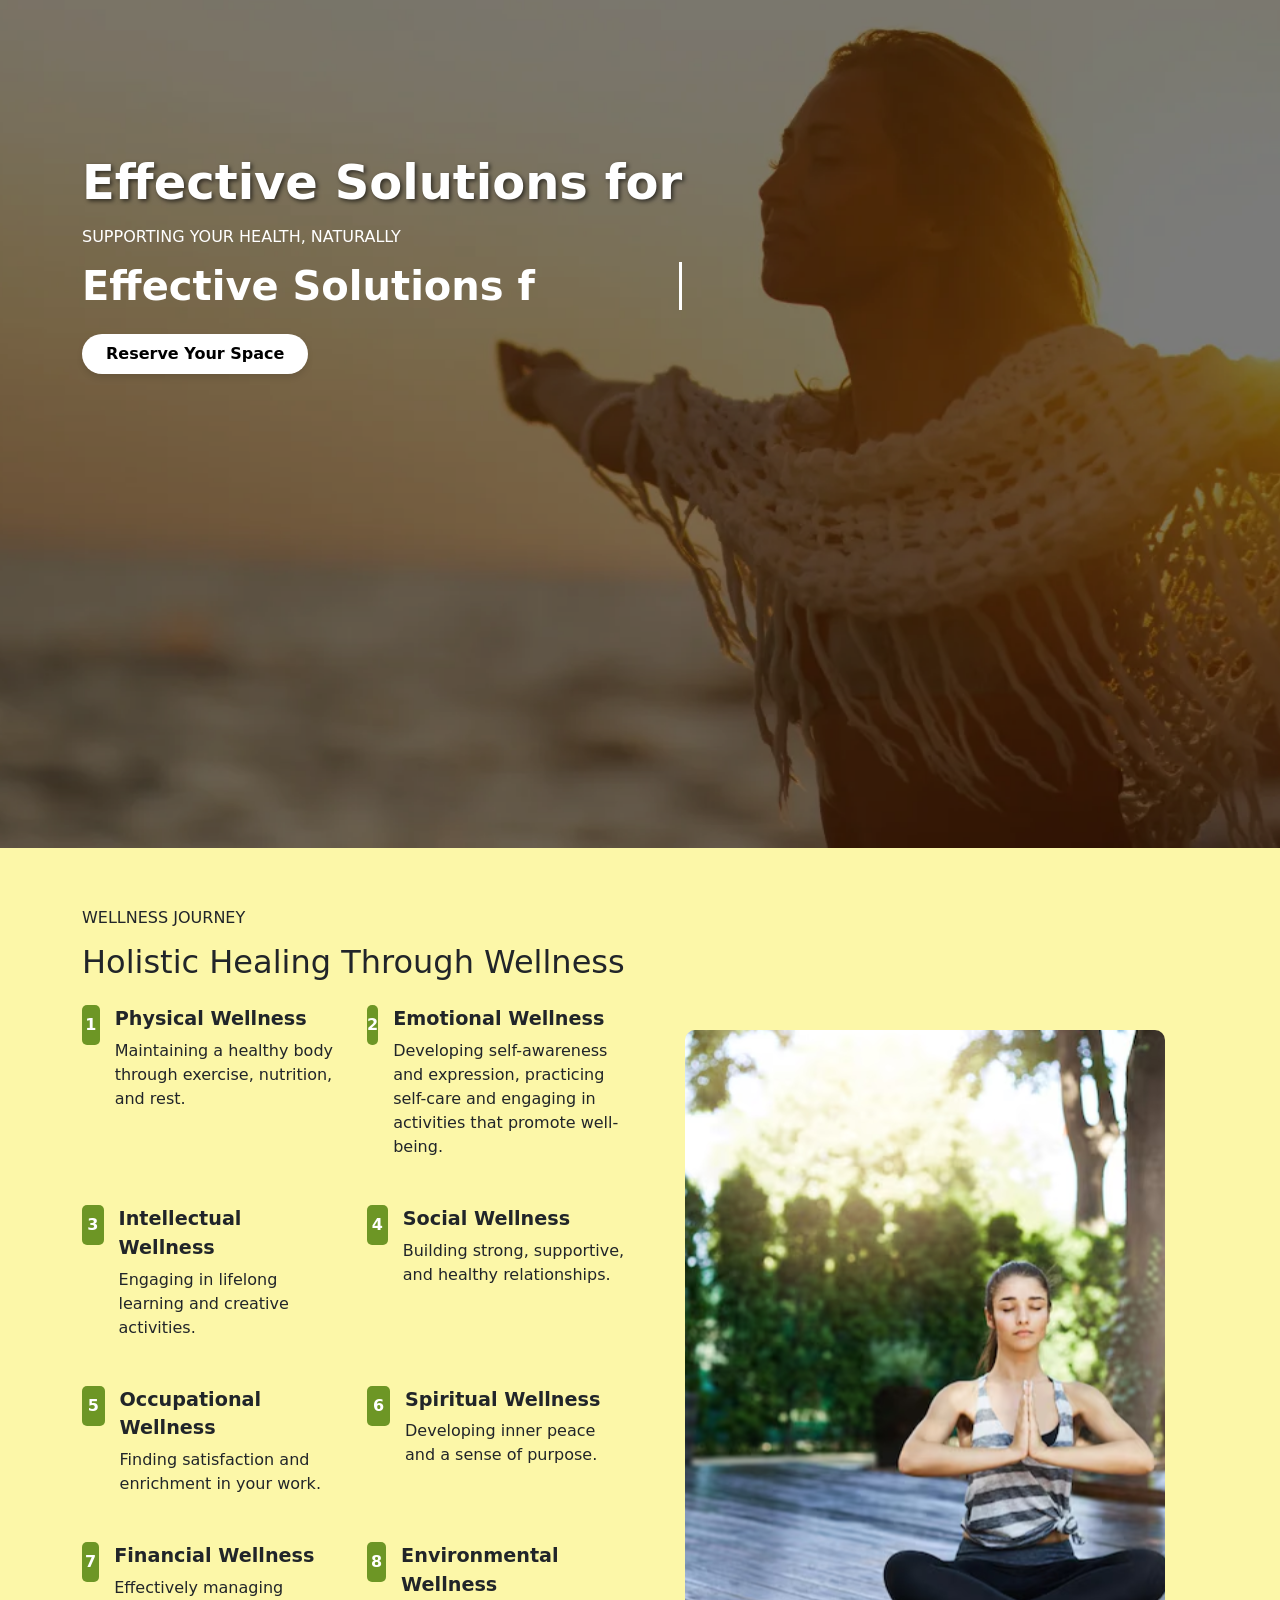
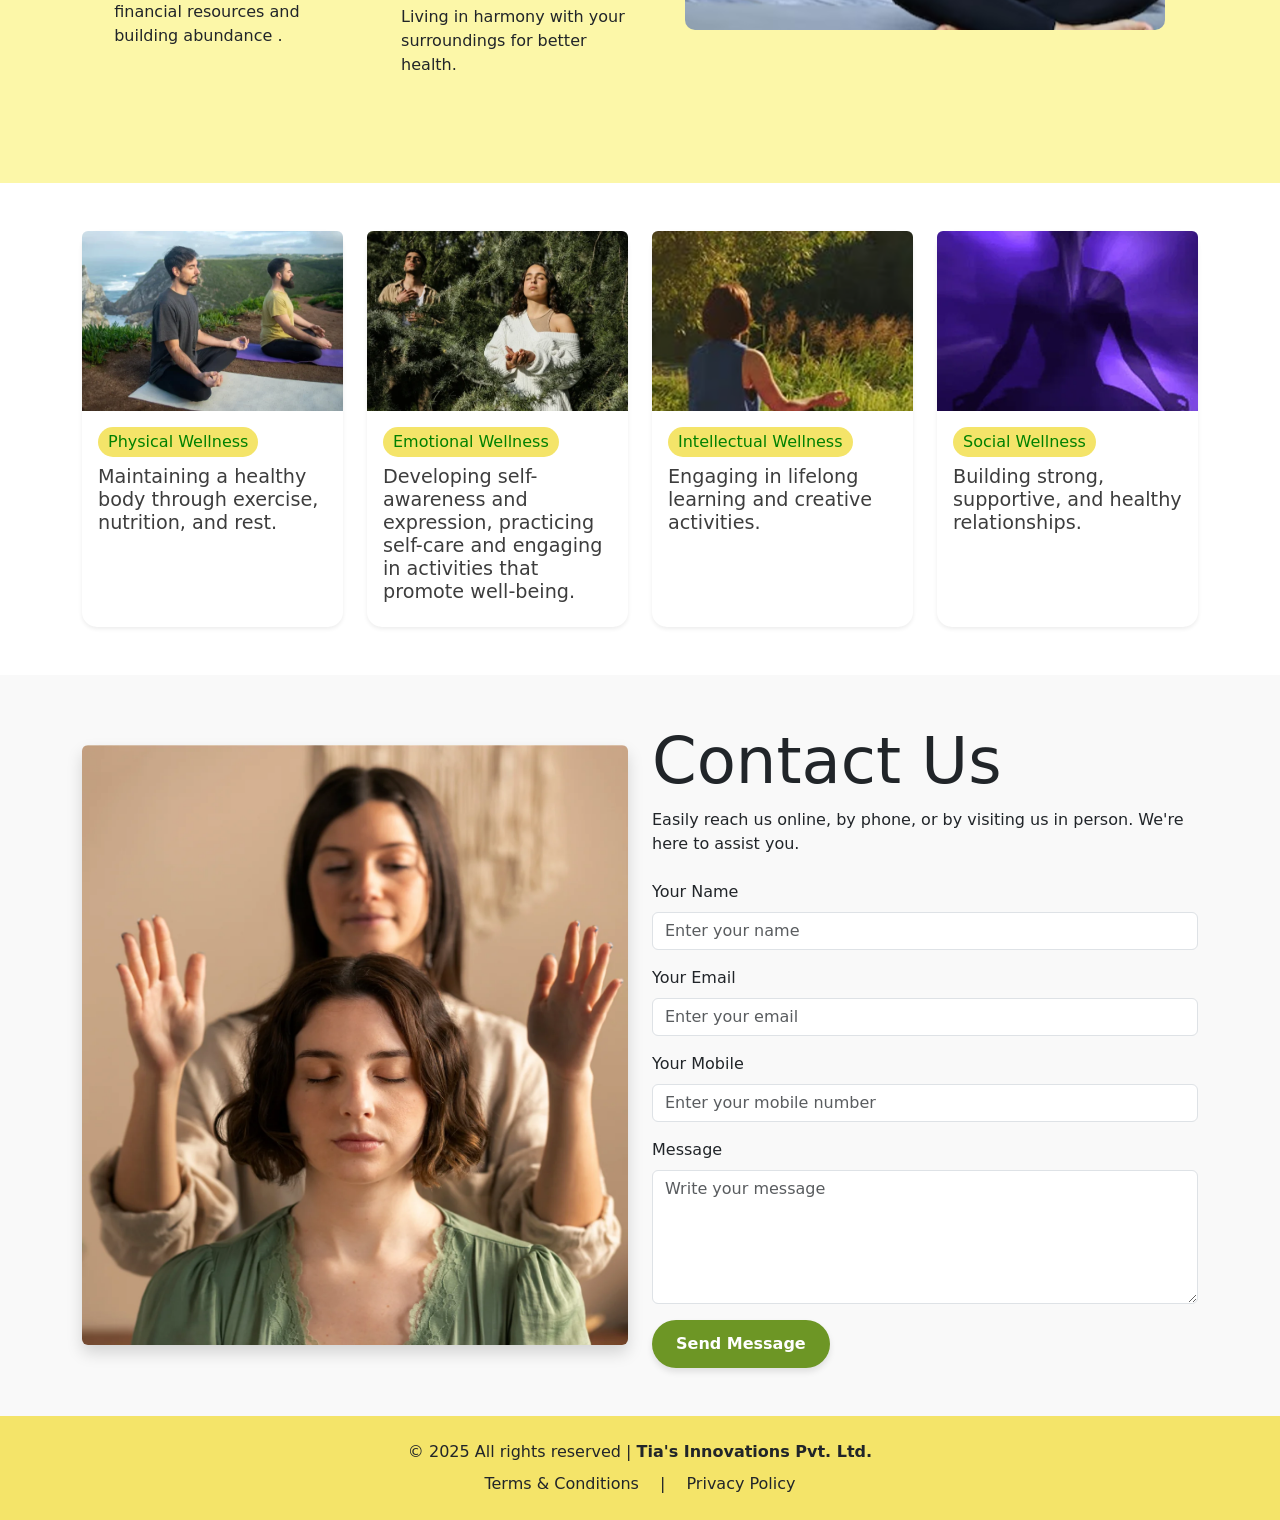
==== commit bd961603: "added blog page" ====
--- a/index.html
+++ b/index.html
@@ -61,7 +61,8 @@
                             <li><a class="dropdown-item" href="#">Completed Work</a></li>
                         </ul>
                     </li> -->
-                    <li class="nav-item"><a class="nav-link" href="#">Services</a></li>
+                    <li class="nav-item"><a class="nav-link" href="index.html">Services</a></li>
+                    <li class="nav-item"><a class="nav-link" href="blog.html">Blog</a></li>
                     <li class="nav-item"><a class="nav-link" href="healer.html">Tia's Healer</a></li>
                     <li class="nav-item"><a class="nav-link" href="./contact.html">Contact Us</a></li>
                     <li class="nav-item d-flex align-items-center ms-lg-3">
@@ -92,9 +93,8 @@
         <div class="container">
             <div class="hero-content">
                 <h1>Transformative <br>  Healing app</h1>
-                <p class="">Alternative Healing and innerwork consultations and expert guidance for your all round
-                    physical and emotional wellness as well as spiritual growth anytime, anywhere with
-                    Tia's Healing App</p>
+                <p class=""> Embark on your journey of spiritual growth, self-discovery and transformation. Tia's Healing is a platform that combines powerful healing modalities, meditation, yoga, and holistic wellness from the comfort of your home through instant Expert Guidance on Pay-per-Minute basis.
+                 </p>
                 <!-- <div class="mt-4">
                     <a href="#" class="btn btn-custom m-2">UPCOMING RETREATS</a>
                     <a href="#" class="btn btn-custom">UPCOMING WORKSHOPS</a>
@@ -125,27 +125,20 @@
                         </h2>
     
                         <p class="lead-para">
-                            Tia's Innovations offers a holistic approach to health and well-being,
-                            blending the timeless wisdom of India's ancient healing traditions,
-                            such as Ayurveda and Yoga, with modern science-backed wellness
-                            solutions. Our mission is to guide individuals on a journey toward
-                            physical vitality, mental clarity, and emotional balance through
-                            personalized care and expert guidance.
+                            Tia's Innovations is a company dedicated to creating meaningful solutions across wellness, technology, and innovation.
+                        </p>
+
+                        <p>
+                            Tia's Healing offers a holistic approach to physical, emotional, spiritual growth,
+                            blending the wisdom of India's ancient healing traditions, such as Ayurveda and Yoga, Innerwork tools and processes for physical, emotional and spiritual wellness, through nutritional guidance, life coaching and mentoring. 
                         </p>
     
                         <p class="lead-para">
-                            We believe that true wellness comes from nurturing the mind, body,
-                            and spirit in harmony. Through customized wellness programs,
-                            therapeutic practices, nutritional guidance, and lifestyle coaching,
-                            we empower individuals to achieve sustainable health and long-term
-                            well-being.
+                            As beleived by renowned sages, health means being completely established in the Self. It is a holistic state of well-being that goes far beyond the mere absence of disease, requiring a disease-free body, a quiver-free breath, a stress-free mind, an inhibition-free intellect, an obsession-free memory, an all-inclusive ego, and a sorrow-free soul.
                         </p>
     
                         <p class="lead-para mb-0">
-                            At Tia's Innovations, we are committed to helping you embrace a
-                            healthier, more balanced lifestyle by combining traditional healing
-                            principles with innovative wellness solutions tailored to your unique
-                            needs.
+                            Our vision is to help transform the world by transforming people in their inner world so they can build greater confidence, positivity, emotional resilience, and more fulfilling lives.
                         </p>
                     </div>
                 </div>
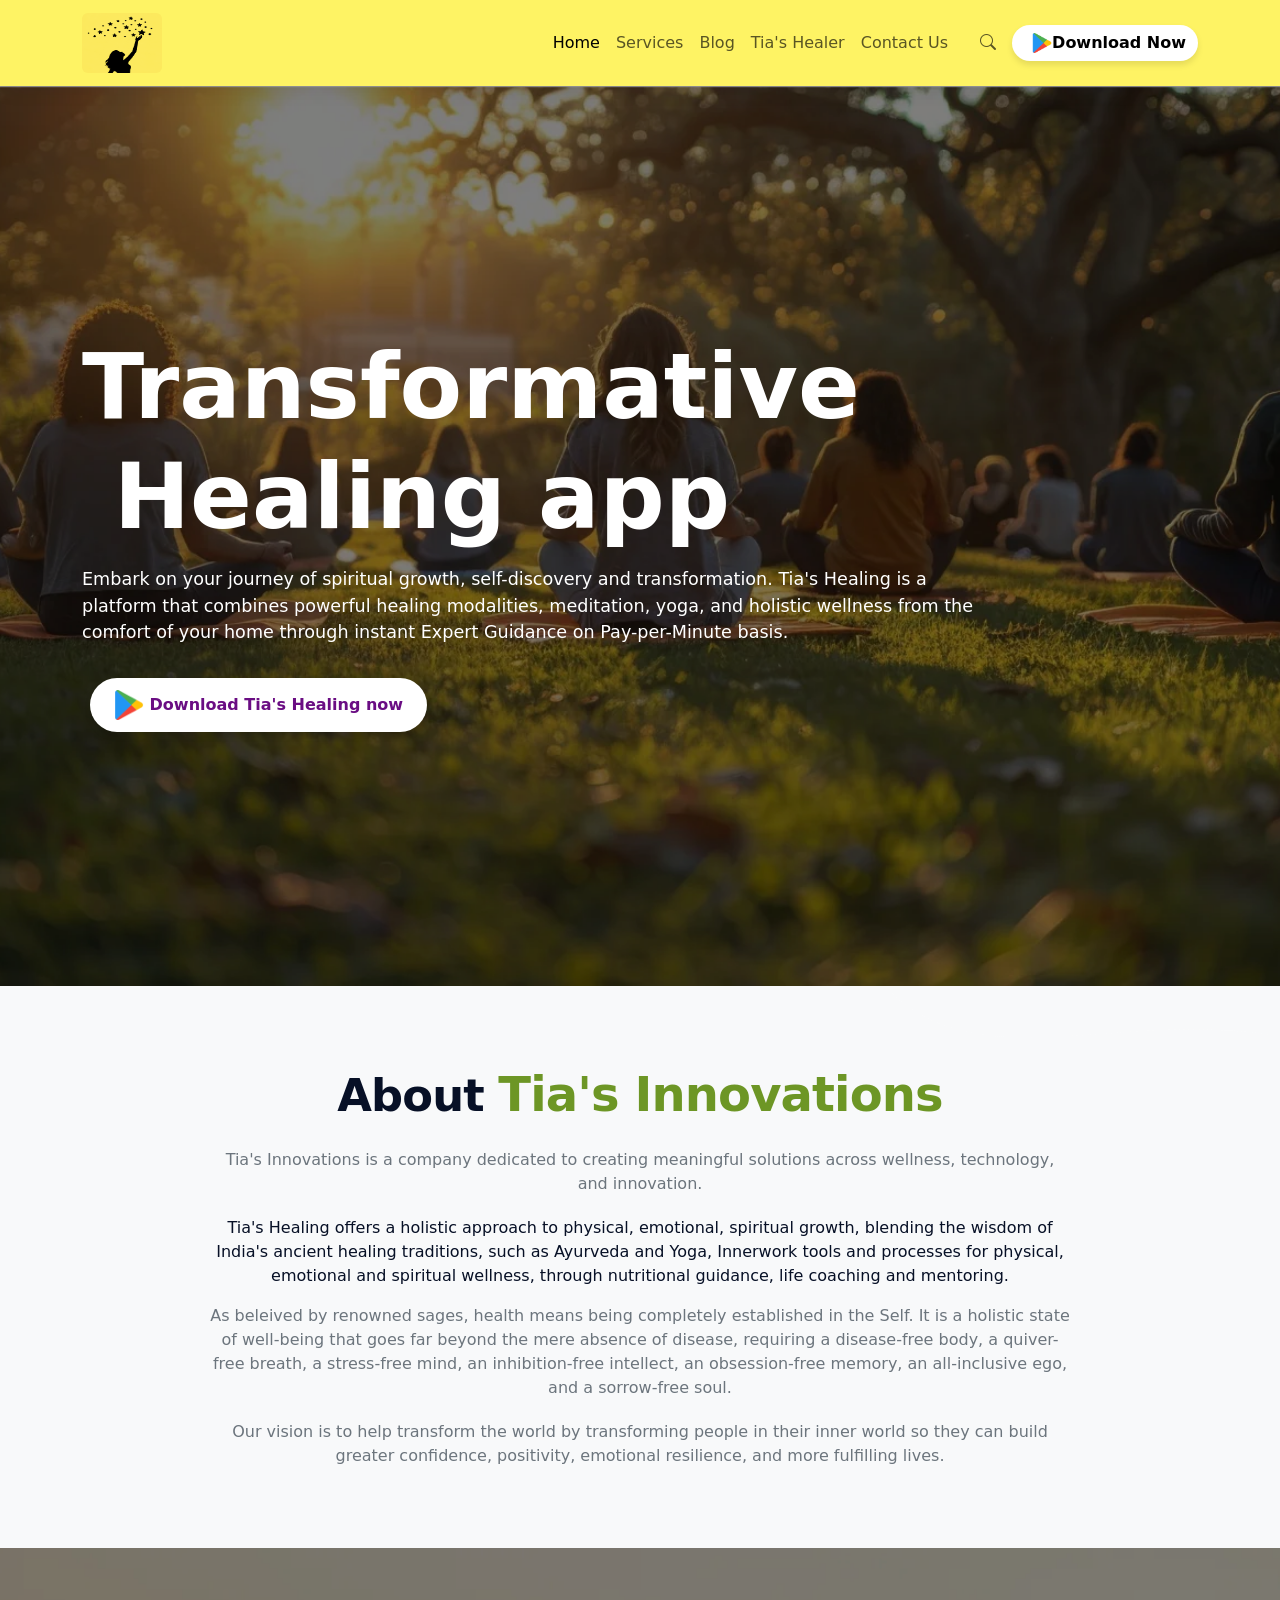
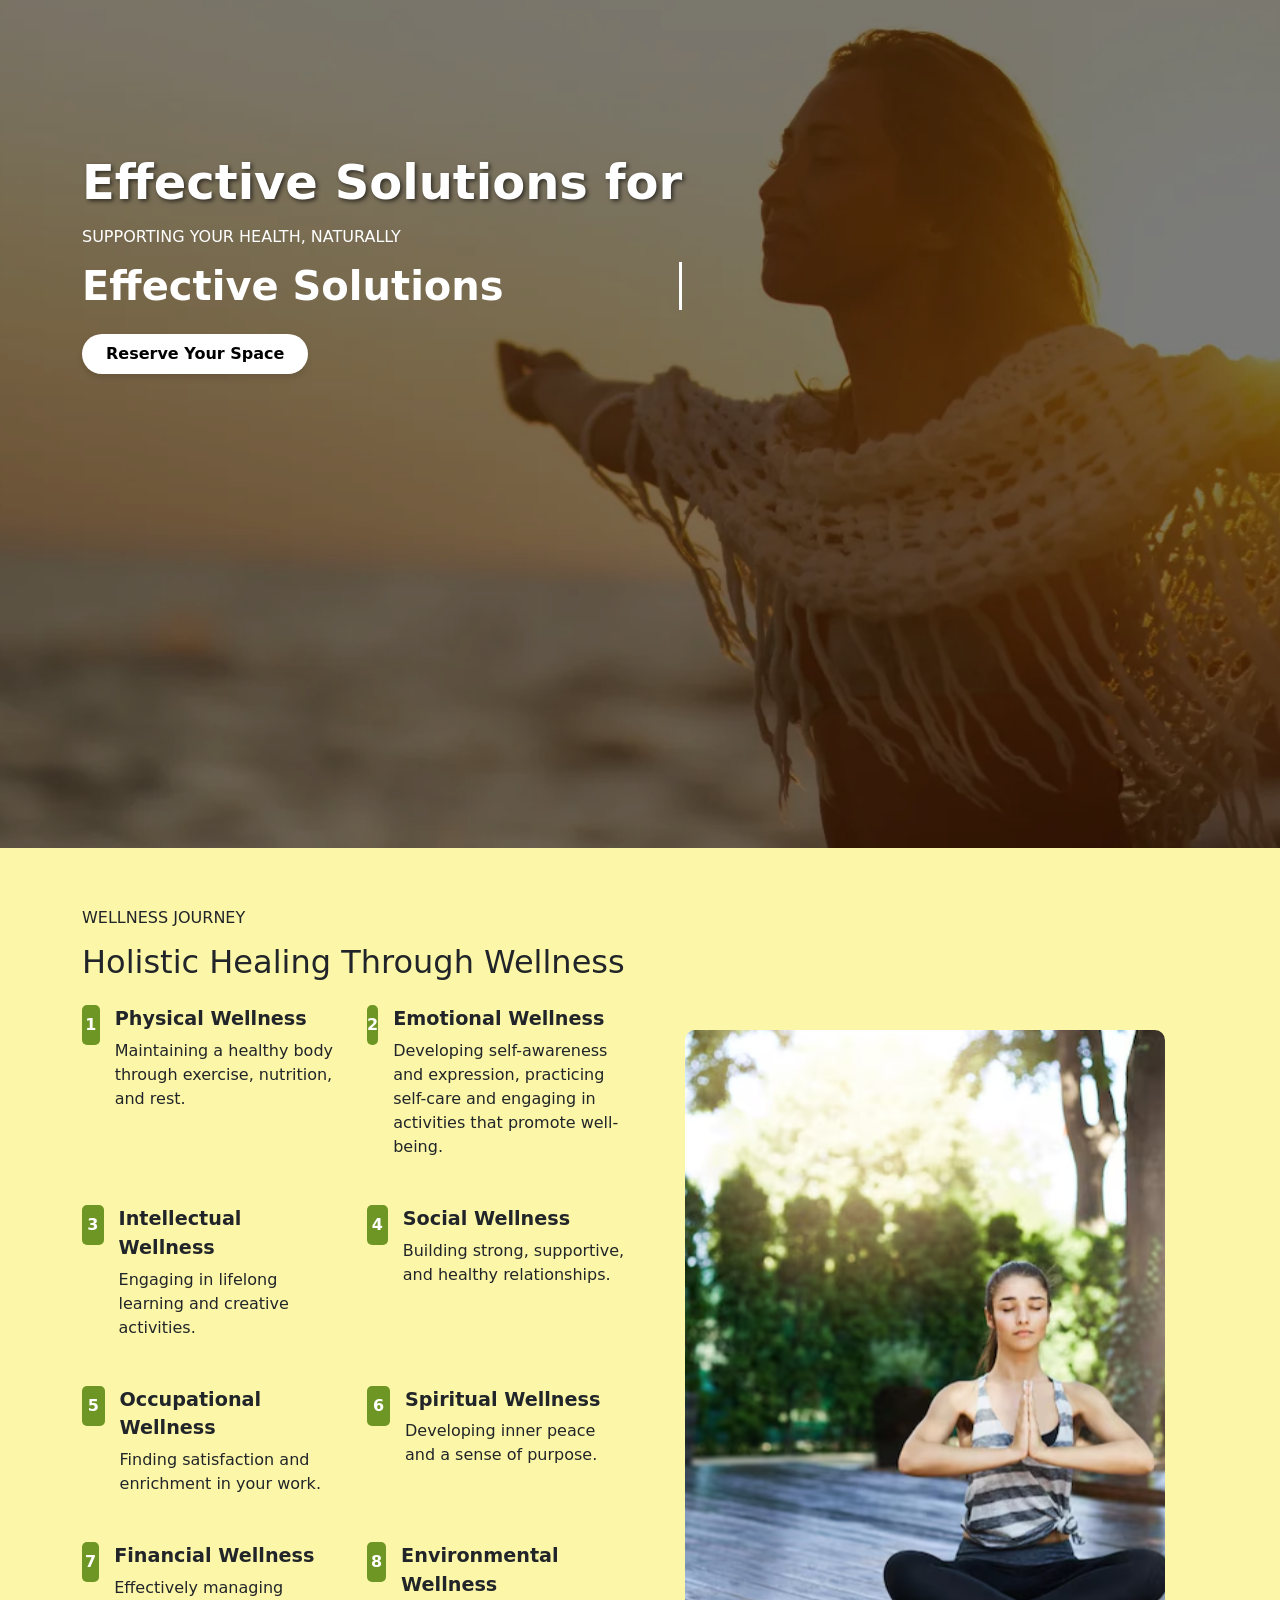
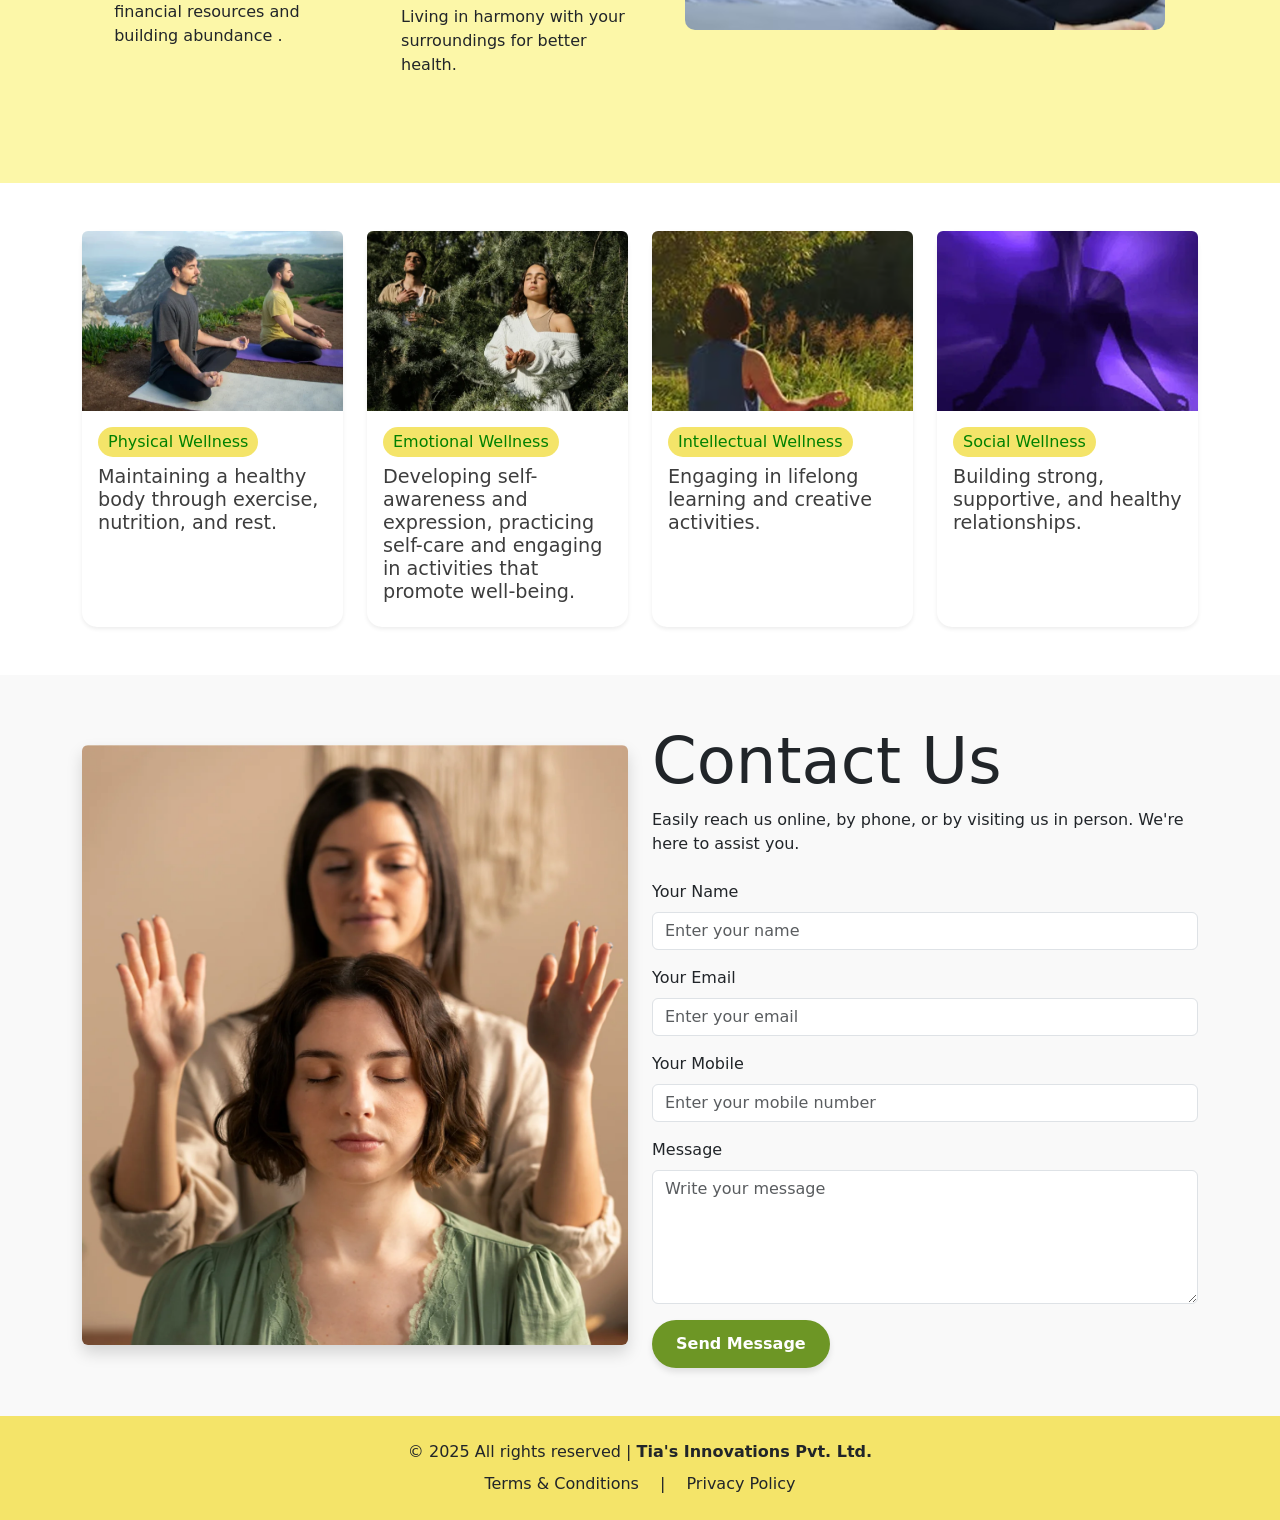
==== commit f6f1fe62: "blog" ====
--- a/index.html
+++ b/index.html
@@ -62,7 +62,7 @@
                         </ul>
                     </li> -->
                     <li class="nav-item"><a class="nav-link" href="index.html">Services</a></li>
-                    <li class="nav-item"><a class="nav-link" href="blog.html">Blog</a></li>
+                    <li class="nav-item"><a class="nav-link" href="https://tias-healing-blog.tiasinnovations.com" target="_blank">Blog</a></li>
                     <li class="nav-item"><a class="nav-link" href="healer.html">Tia's Healer</a></li>
                     <li class="nav-item"><a class="nav-link" href="./contact.html">Contact Us</a></li>
                     <li class="nav-item d-flex align-items-center ms-lg-3">
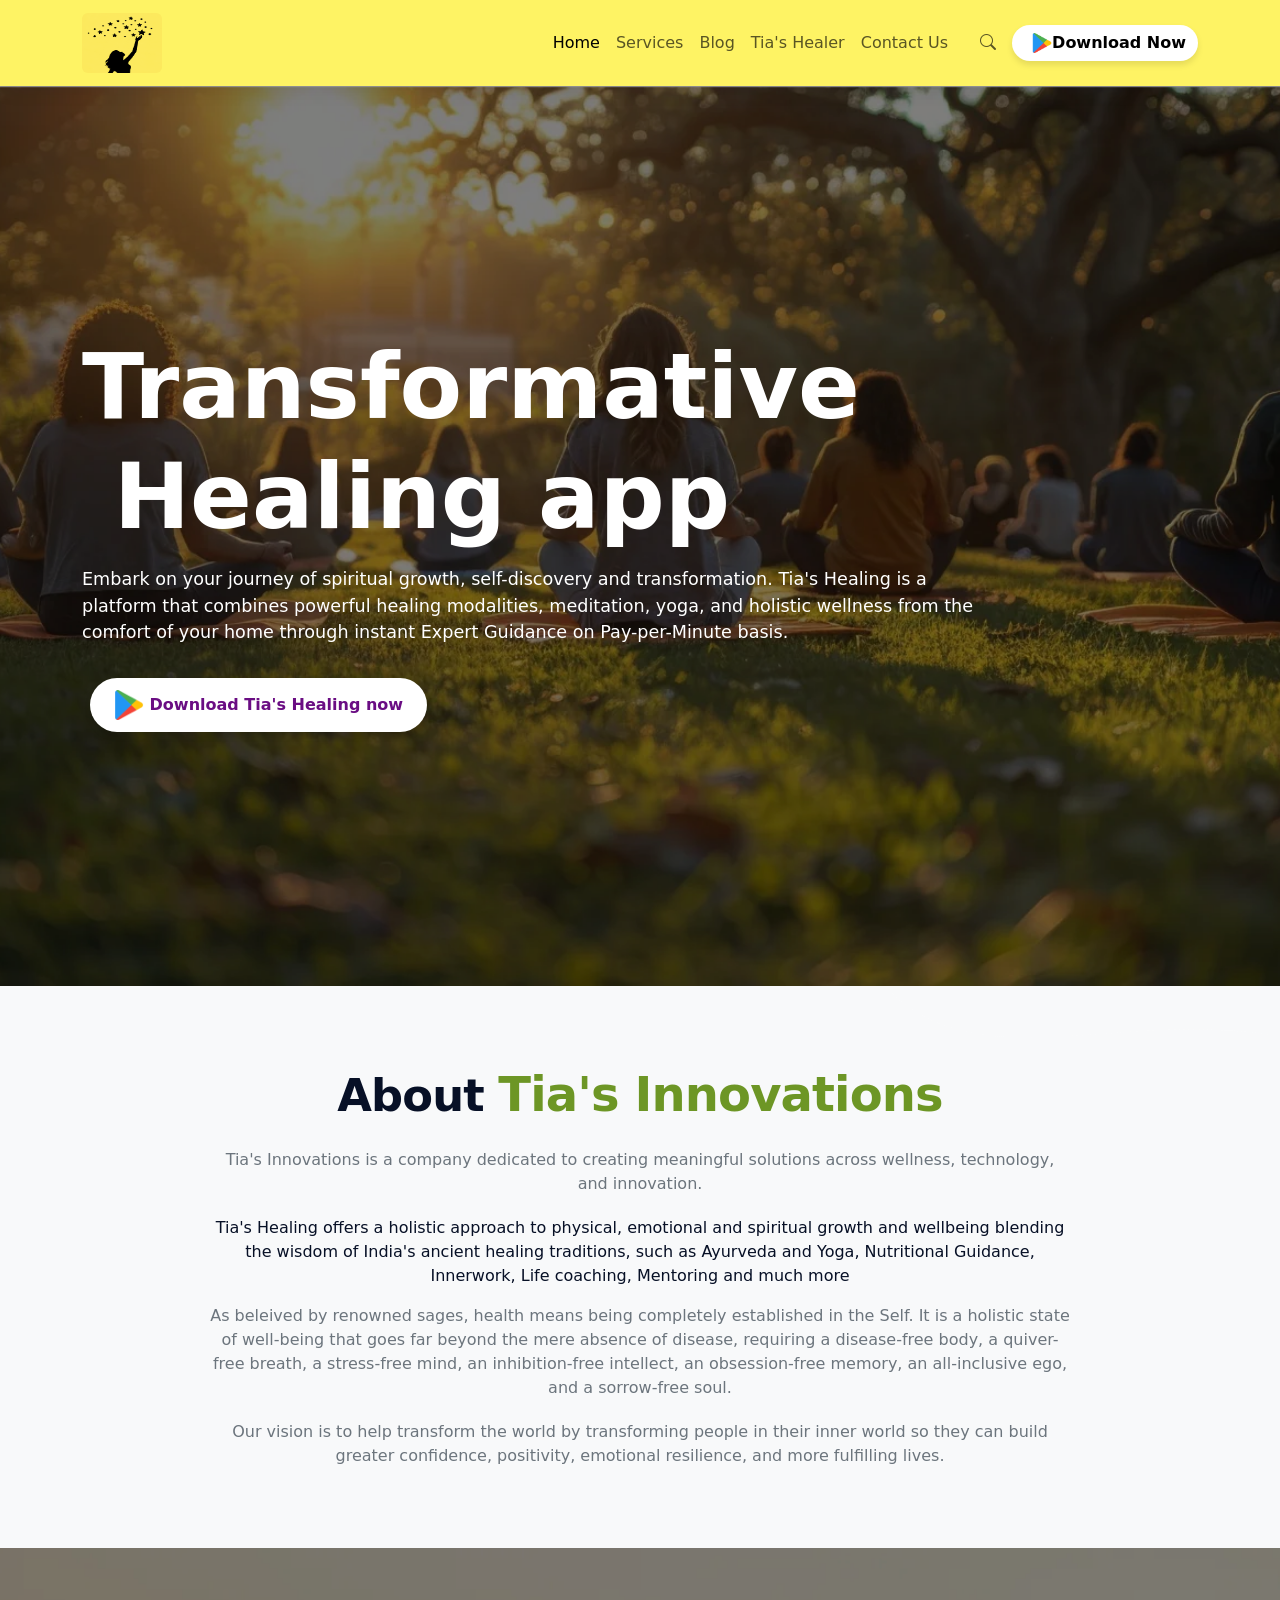
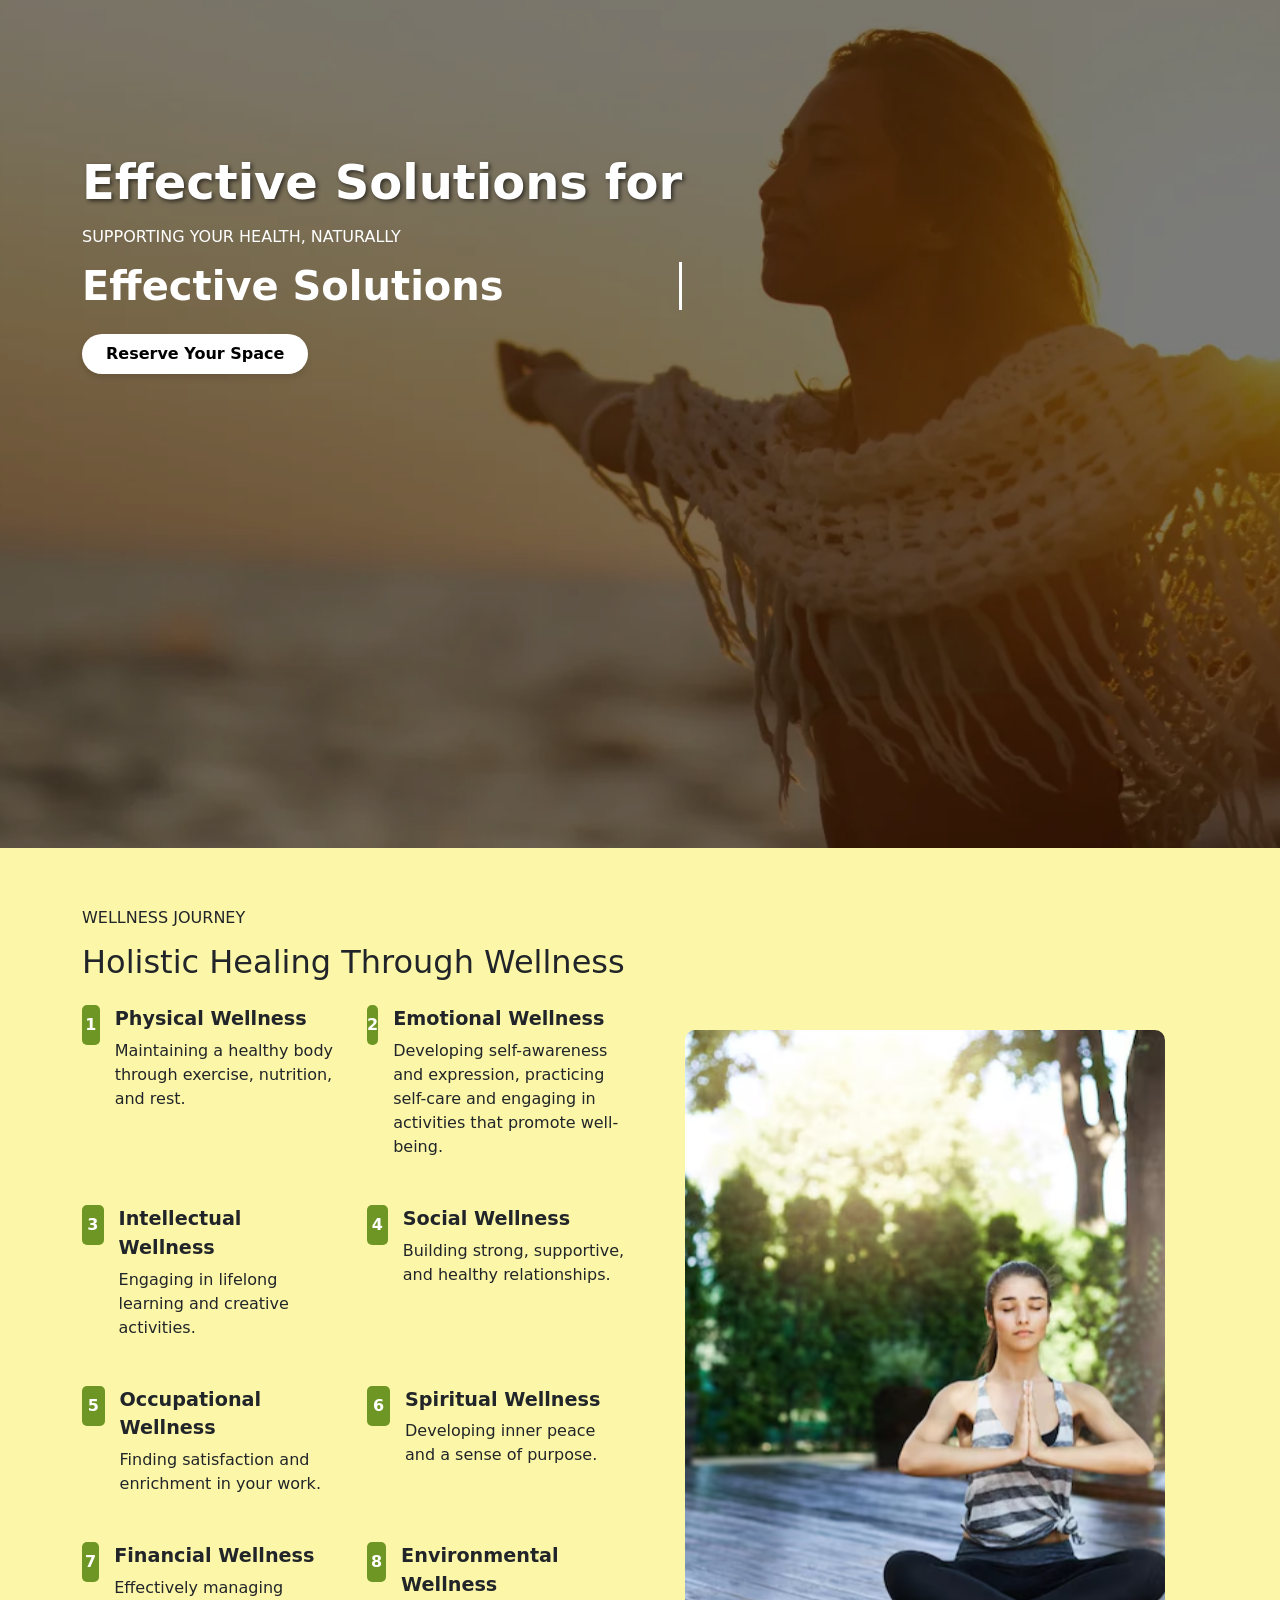
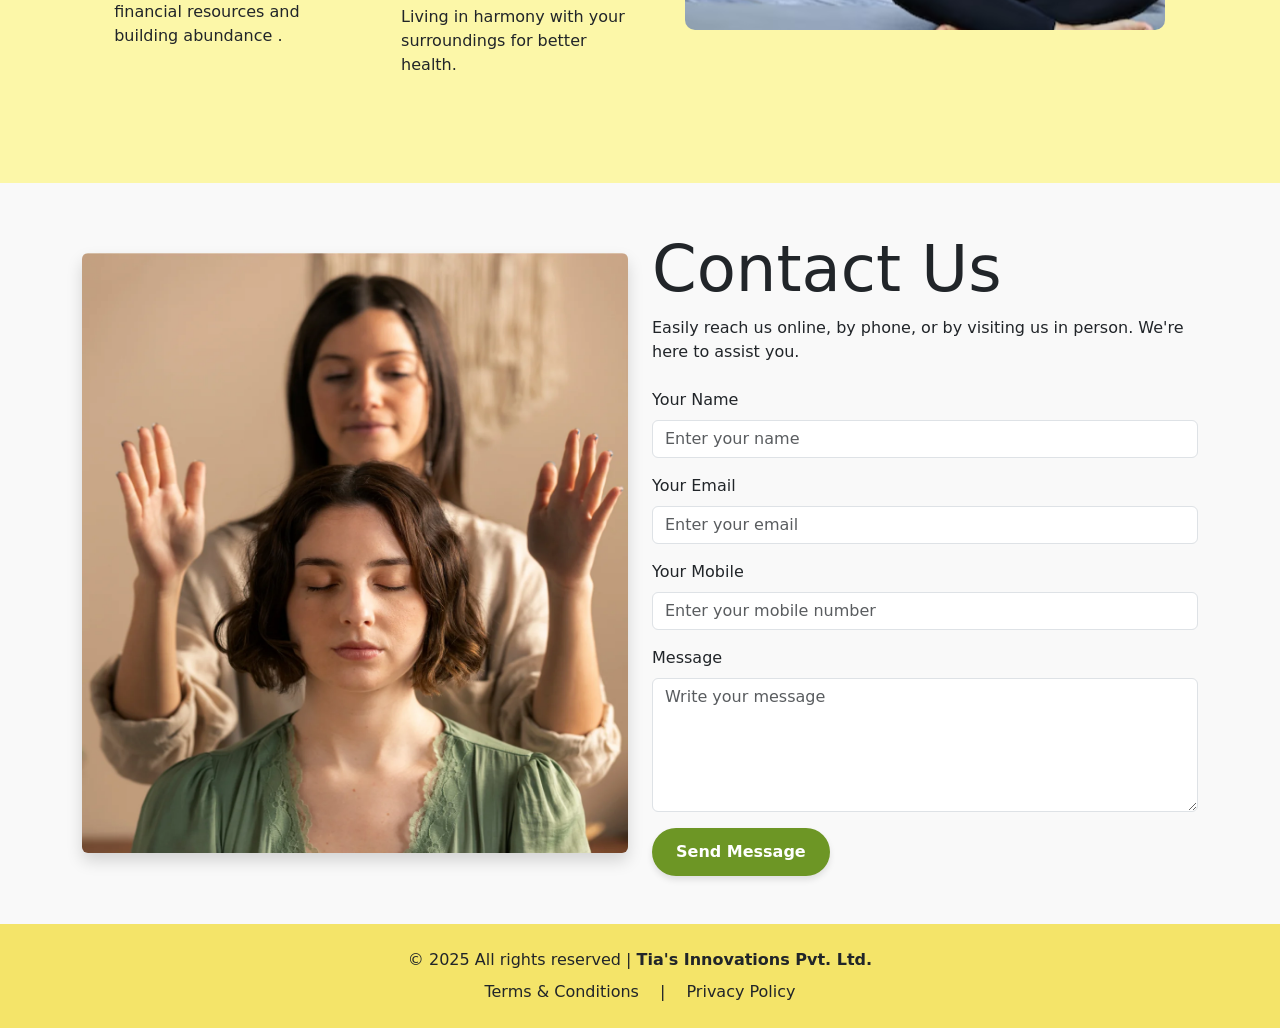
==== commit 89b5eac4: "description and modalities" ====
--- a/index.html
+++ b/index.html
@@ -129,8 +129,8 @@
                         </p>
 
                         <p>
-                            Tia's Healing offers a holistic approach to physical, emotional, spiritual growth,
-                            blending the wisdom of India's ancient healing traditions, such as Ayurveda and Yoga, Innerwork tools and processes for physical, emotional and spiritual wellness, through nutritional guidance, life coaching and mentoring. 
+                            Tia's Healing offers a holistic approach to physical, emotional and spiritual growth and wellbeing
+                            blending the wisdom of India's ancient healing traditions, such as Ayurveda and Yoga, Nutritional Guidance, Innerwork, Life coaching, Mentoring and much more
                         </p>
     
                         <p class="lead-para">
@@ -301,10 +301,11 @@
     </div>
     </section>
     <!-- Wellness Cards Section -->
+    <!-- commenting the wellness cards section
     <section class="container py-5">
         <div class="row g-4">
 
-            <!-- Card 1 -->
+            
             <div class="col-md-6 col-lg-3">
                 <div class="card wellness-ui-card h-100 border-0 shadow-sm">
                     <img src="./images/Events-6-768x432.webp" class="card-img-top rounded-top" alt="Physical Wellness">
@@ -317,7 +318,7 @@
                 </div>
             </div>
 
-            <!-- Card 2 -->
+            
             <div class="col-md-6 col-lg-3">
                 <div class="card wellness-ui-card h-100 border-0 shadow-sm">
                     <img src="./images/Events-4-768x432.webp" class="card-img-top rounded-top" alt="Emotional Wellness">
@@ -329,7 +330,7 @@
                 </div>
             </div>
 
-            <!-- Card 3 -->
+            
             <div class="col-md-6 col-lg-3">
                 <div class="card wellness-ui-card h-100 border-0 shadow-sm">
                     <img src="./images/image 1687264892.png" class="card-img-top rounded-top"
@@ -342,7 +343,7 @@
                 </div>
             </div>
 
-            <!-- Card 4 -->
+            
             <div class="col-md-6 col-lg-3">
                 <div class="card wellness-ui-card h-100 border-0 shadow-sm">
                     <img src="./images/image 1687264891.png" class="card-img-top rounded-top" alt="Social Wellness">
@@ -356,6 +357,8 @@
 
         </div>
     </section>
+-->
+    
 
     <section class="contact-section py-5" id="contact">
         <div class="container">
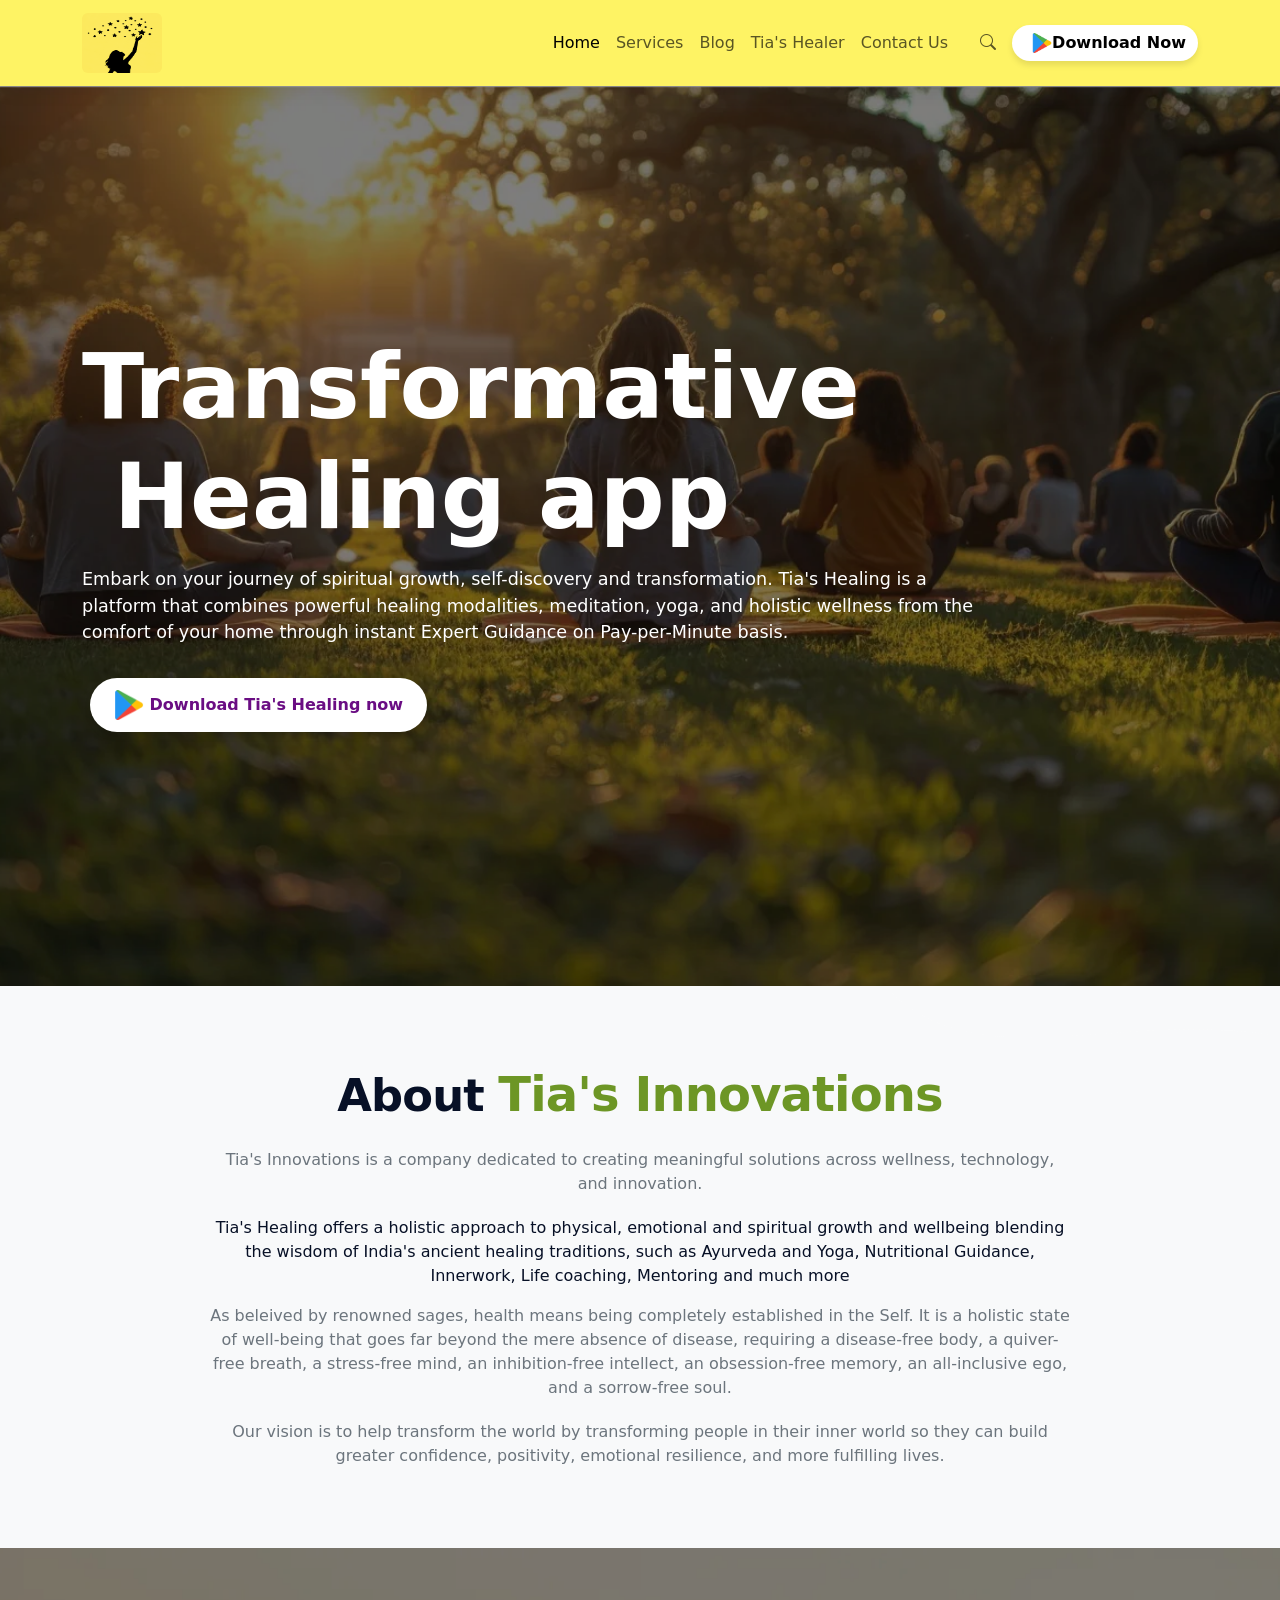
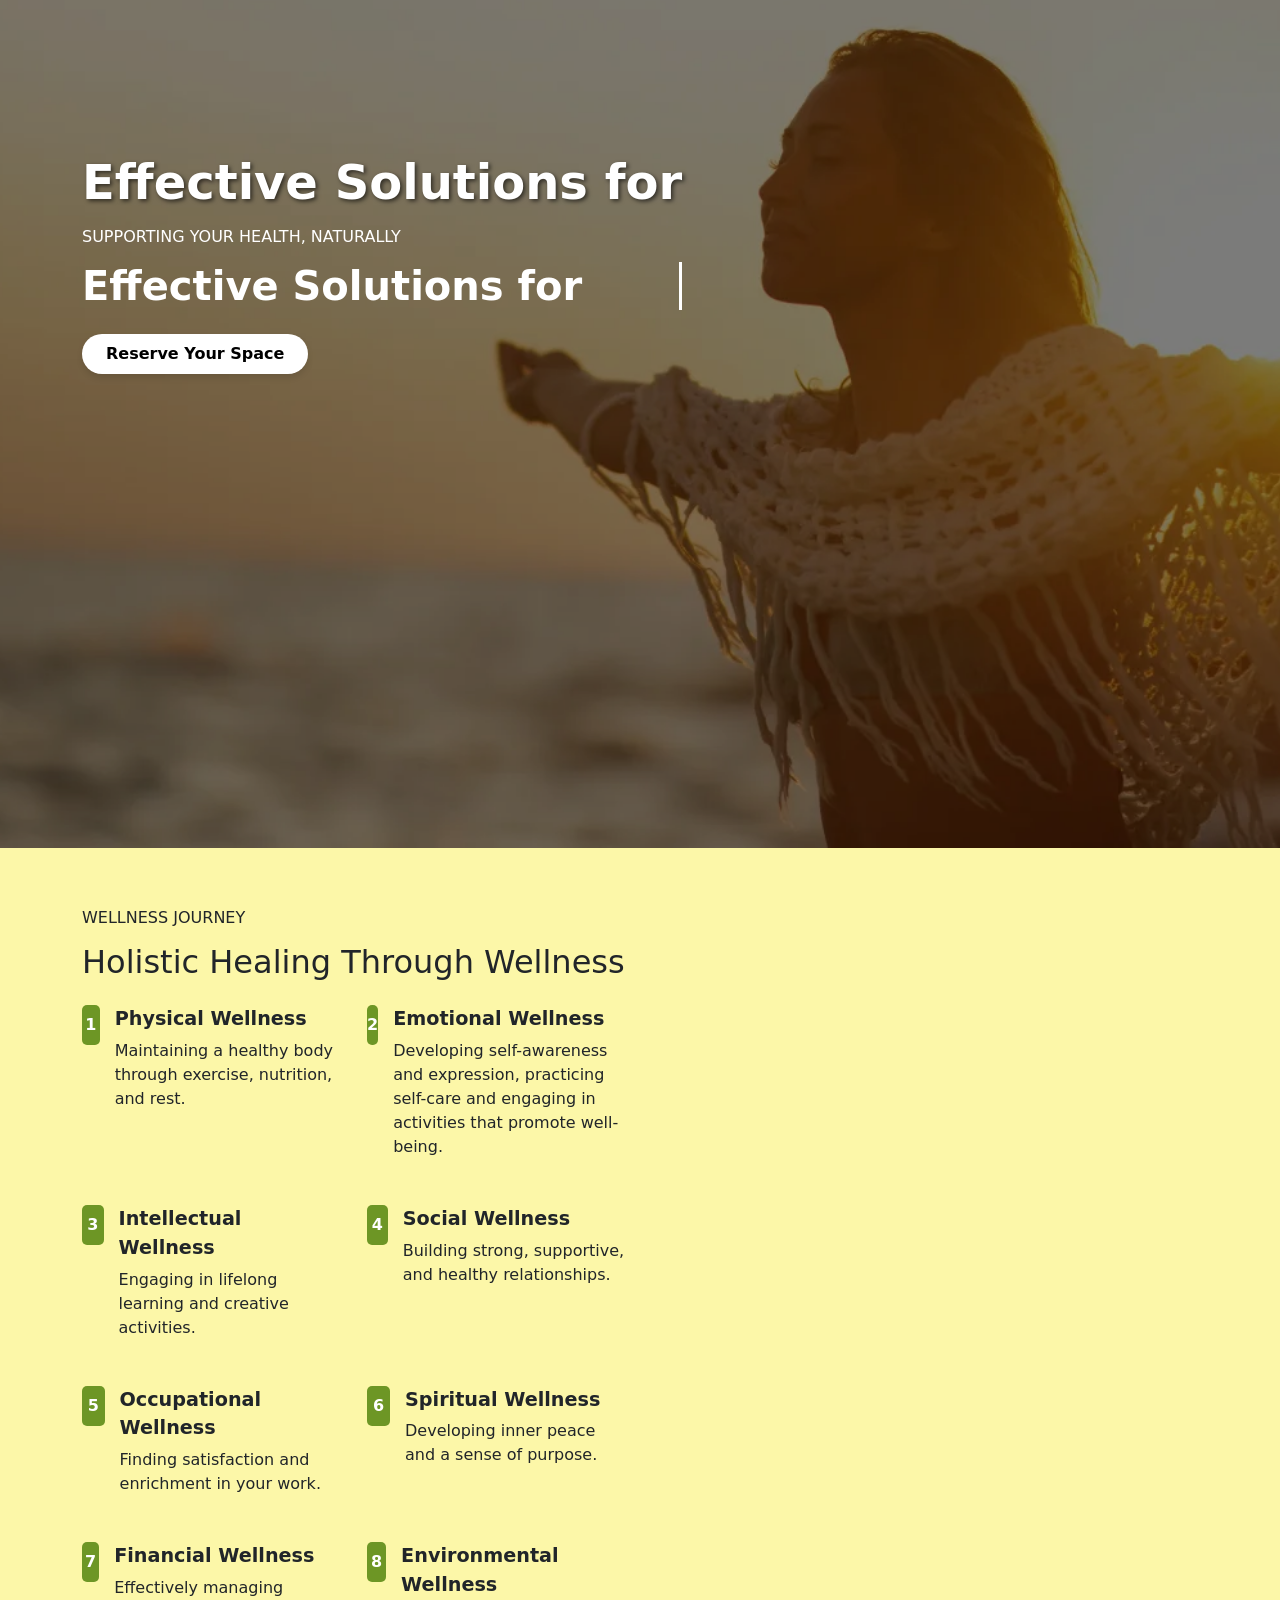
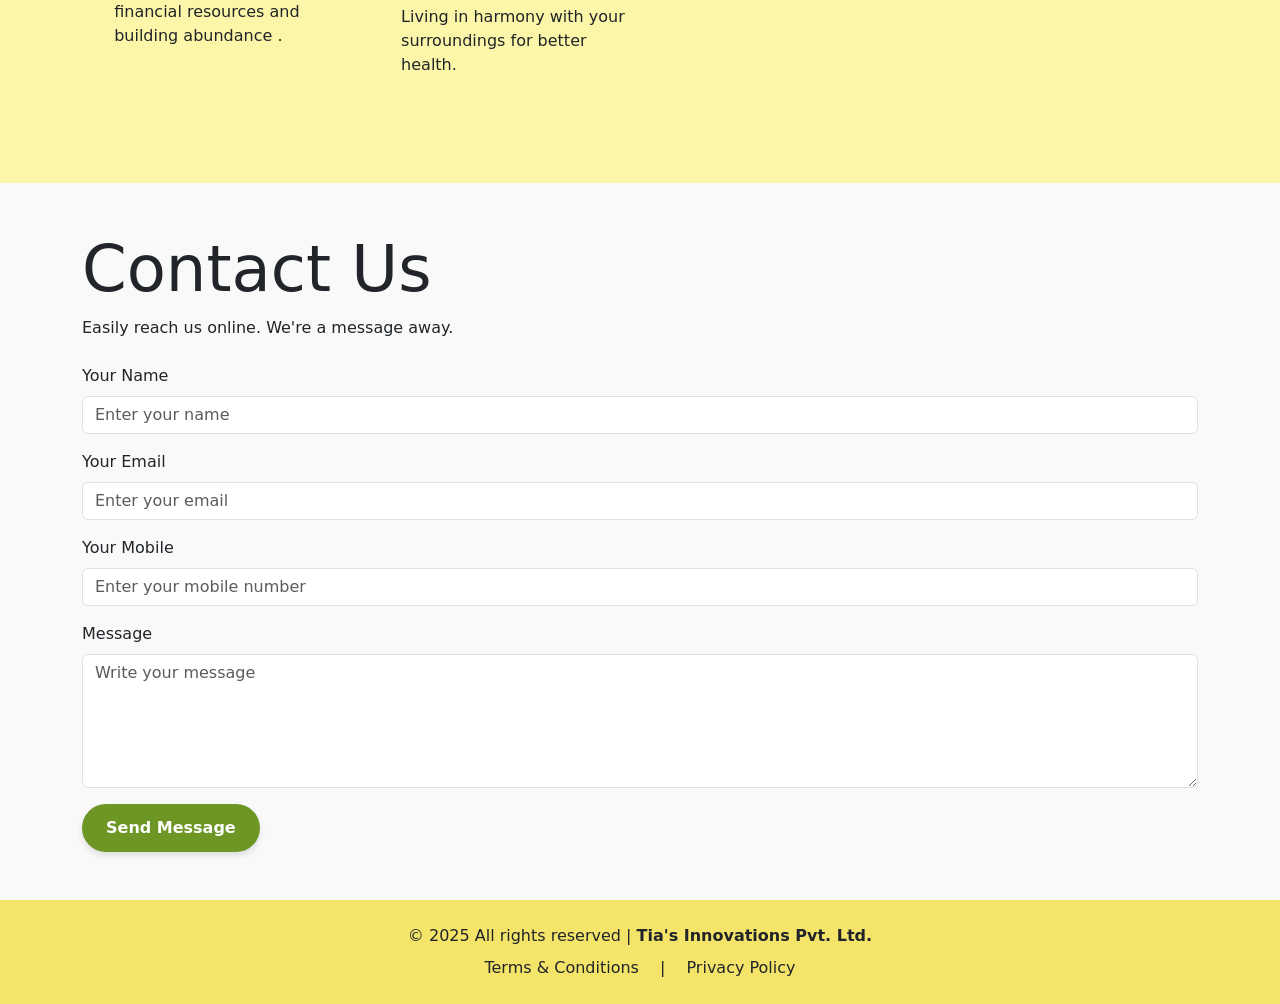
==== commit 5f0c1b2e: "replaced image with video" ====
--- a/index.html
+++ b/index.html
@@ -245,7 +245,12 @@
 
                 <!-- Right Image with Points -->
                 <div class="col-lg-6 wellness-img">
-                    <img src="./images/image 1687264893.svg" alt="Wellness Image">
+                    <!--<img src="./images/image 1687264893.svg" alt="Wellness Image">-->
+
+                    <video autoplay muted loop playsinline aria-label="Tias healing and wellness">
+                        <source src="./images/full_tias_healing.mp4" type="video/mp4">
+                        Your browser does not support the video tag.
+                    </video>
 
                 </div>
 
@@ -364,16 +369,18 @@
         <div class="container">
             <div class="row align-items-center">
                 <!-- Left Image -->
-                <div class="col-md-6 mb-4 mb-md-0">
+                <!--<div class="col-md-6 mb-4 mb-md-0">
                     <img src="./images/53-appointment.png" alt="Contact Us"
                         class="img-fluid rounded shadow home-contact">
-                </div>
+                </div>-->
 
                 <!-- Right Content/Form -->
-                <div class="col-md-6">
+                <!--<div class="col-md-6">-->
+                <div>
+
                     <div class="text-start mb-4">
                         <h2 class="con">Contact Us</h2>
-                        <p>Easily reach us online, by phone, or by visiting us in person. We're here to assist you.</p>
+                        <p>Easily reach us online. We're a message away.</p>
                     </div>
 
                     <form id="contactForm" class="contact-form">
@@ -479,10 +486,14 @@
     <script>
         const texts = [
             "Effective Solutions for",
-            "Insomnia Relief",
             "Better Sleep Naturally",
-            "Ancestral Healing",
-            "Emotional Wellness"
+            "Confidence Building",
+            "Ancestral Blockage Removal",
+            "Emotional Wellness",
+            "Spiritual Growth",
+            "Inner Peace and Clarity",
+            "Stress and Anxiety Relief",
+            "Abundance"
         ];
 
         let count = 0;
@@ -517,4 +528,4 @@
     <script src="https://cdn.jsdelivr.net/npm/bootstrap@5.3.2/dist/js/bootstrap.bundle.min.js"></script>
 </body>
 
-</html>+</html>
--- a/style.css
+++ b/style.css
@@ -501,7 +501,8 @@
           padding: 20px;
       }
 
-      .wellness-img img {
+      .wellness-img img,
+      .wellness-img video {
           width: 480px;
           /* Fixed width */
           height: 600px;
@@ -515,7 +516,8 @@
       }
 
       @media (max-width: 991px) {
-          .wellness-img img {
+          .wellness-img img,
+          .wellness-img video {
               width: 100%;
               height: auto;
           }
@@ -782,4 +784,4 @@
       }
       .hel{
         font-size: 4rem;
-      }+      }
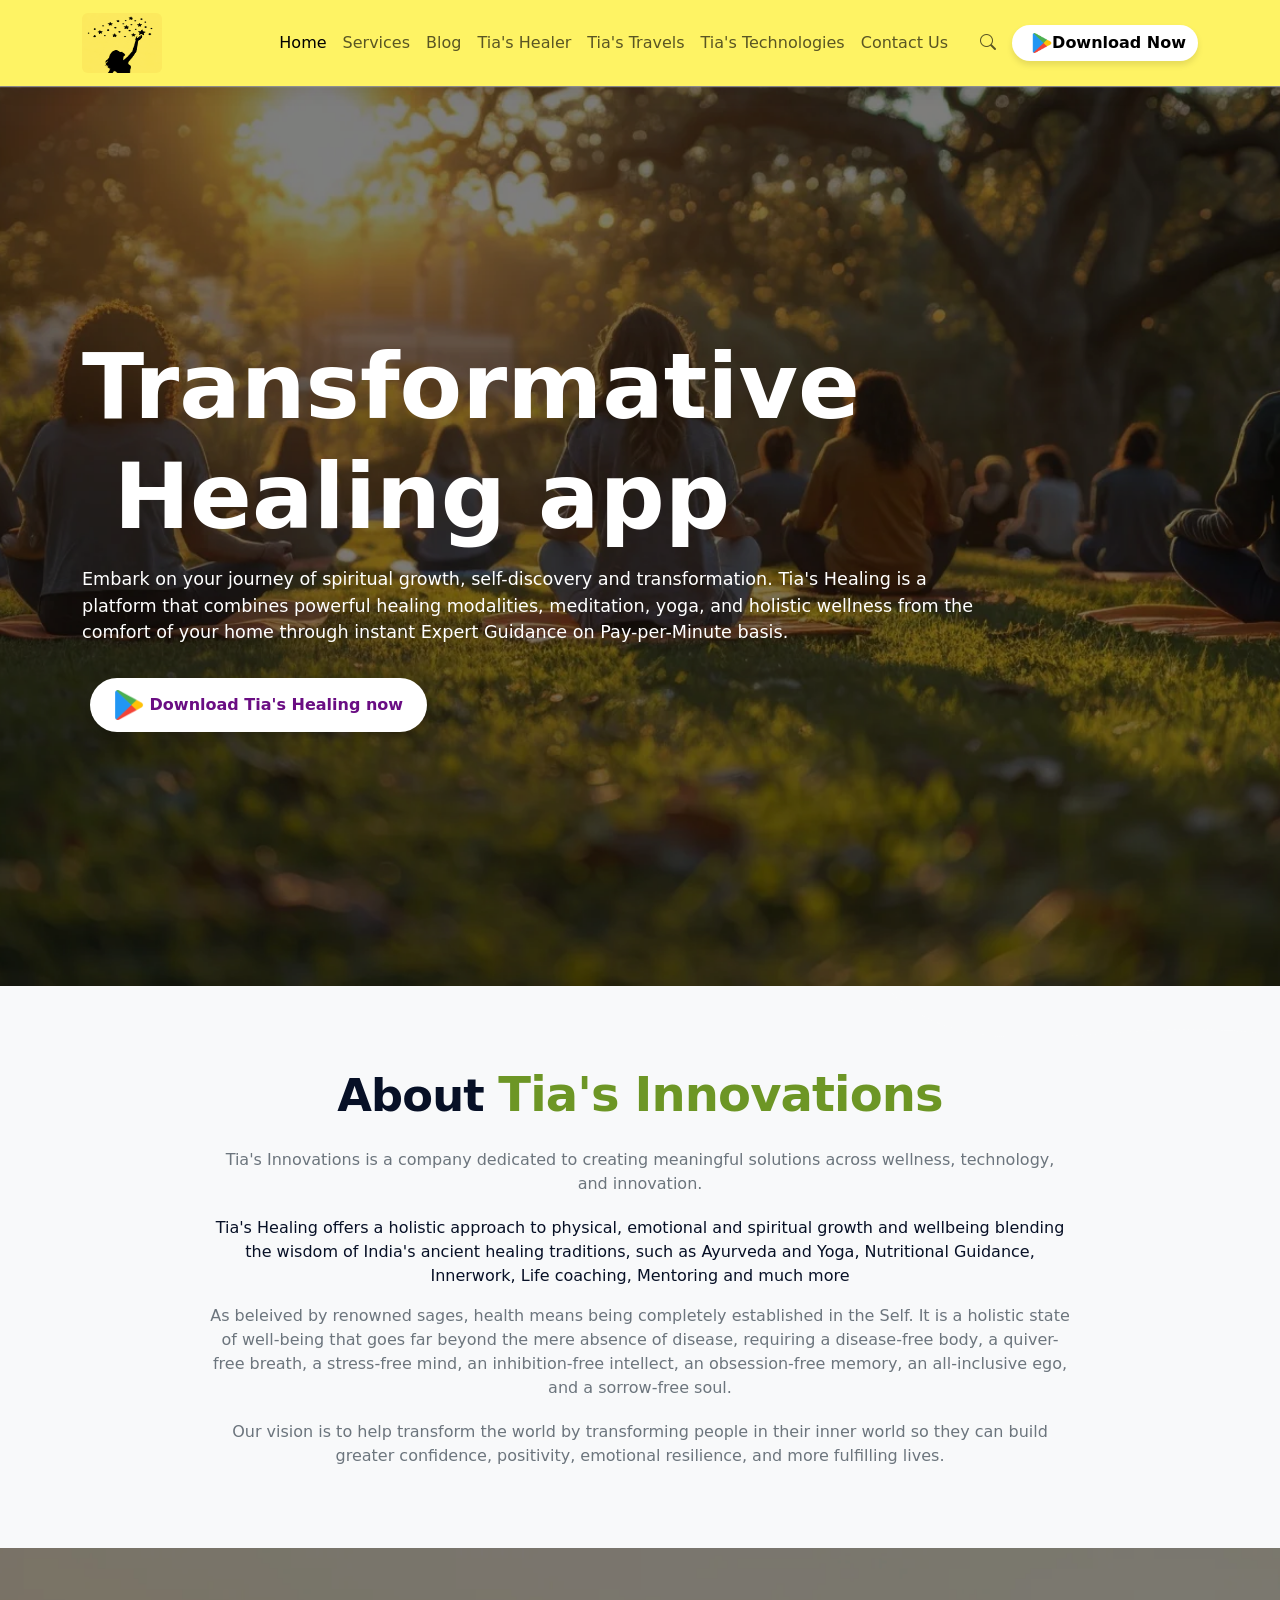
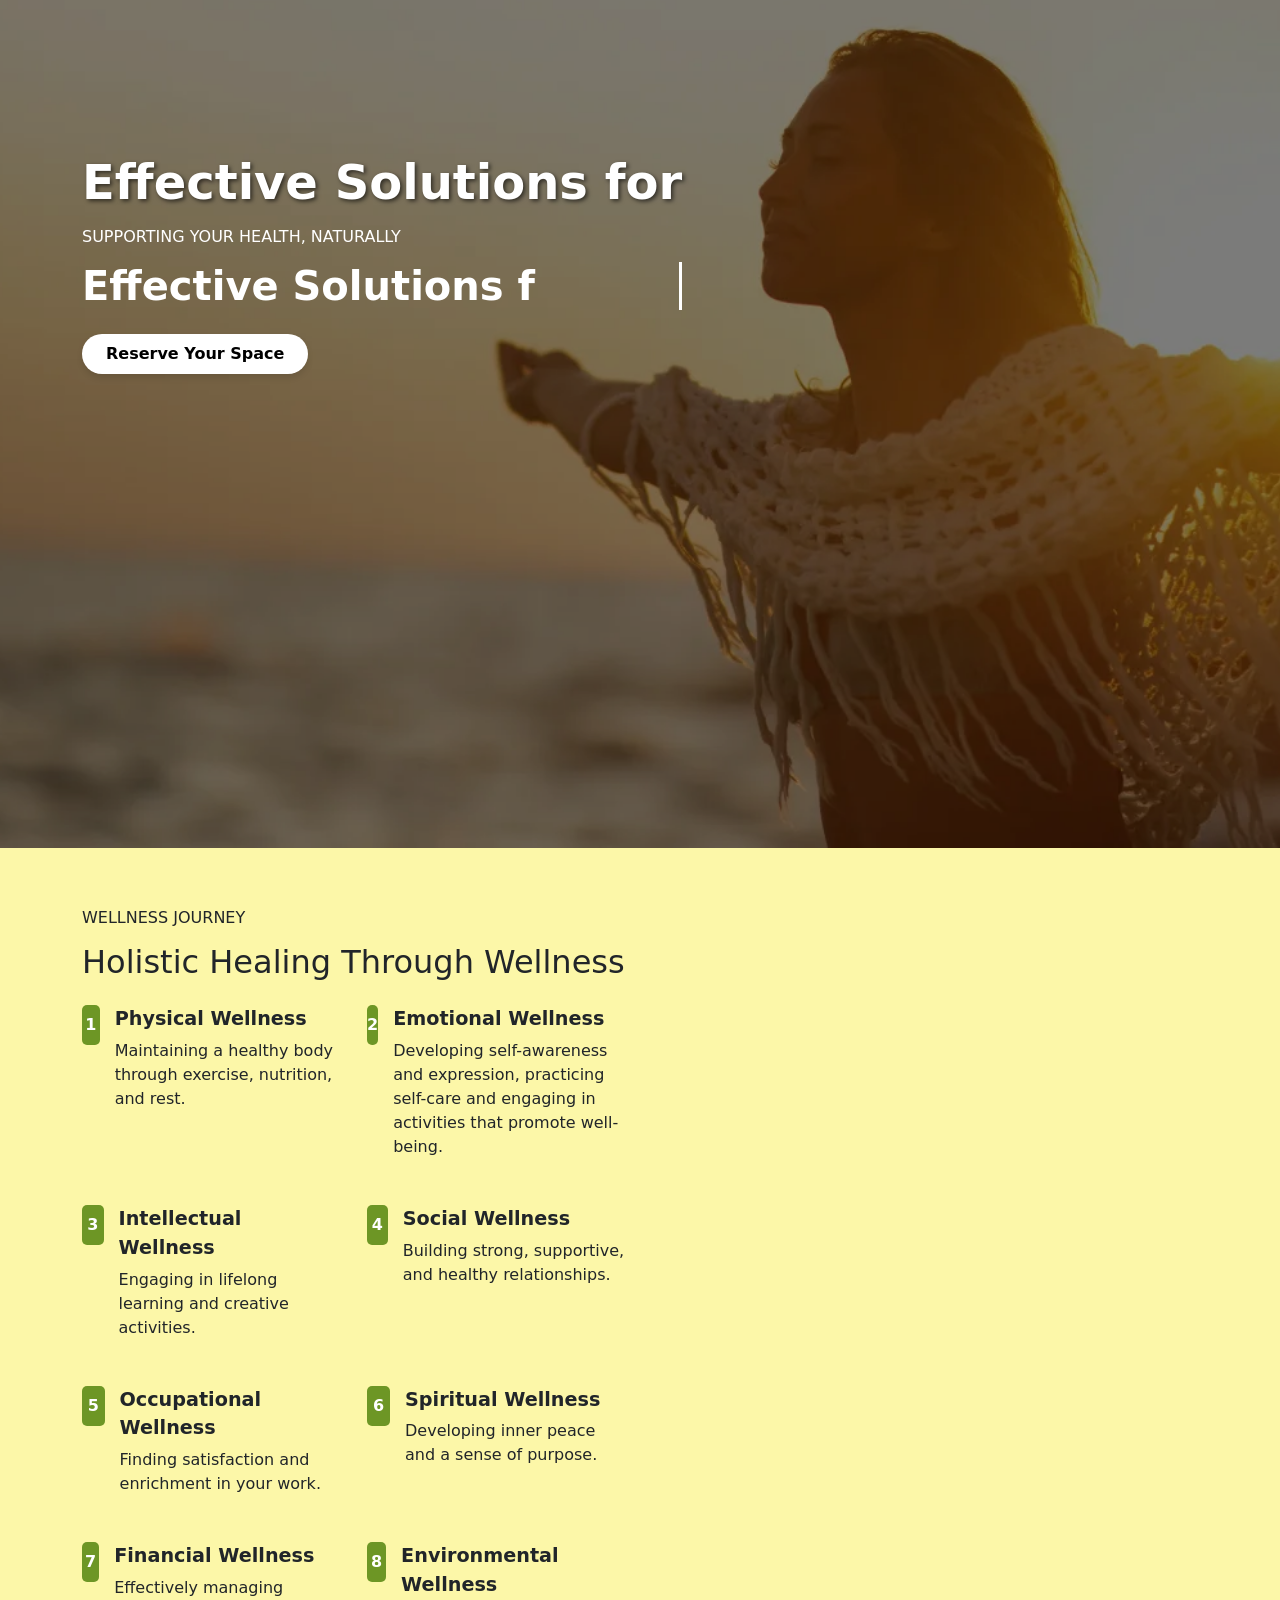
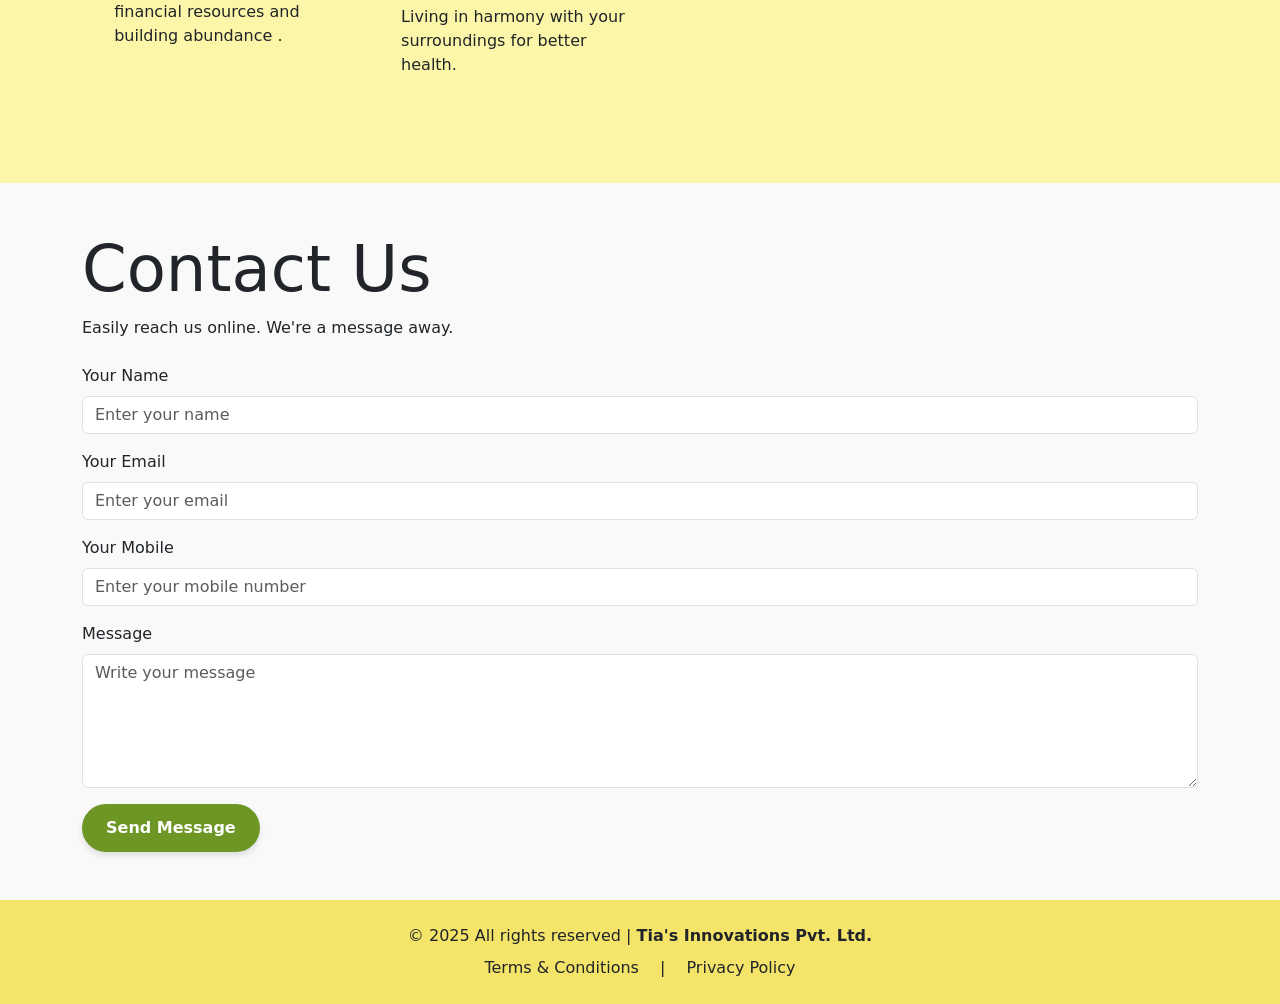
==== commit bbcd4c6a: "added tias travels and tias technologies links to site" ====
--- a/index.html
+++ b/index.html
@@ -64,6 +64,9 @@
                     <li class="nav-item"><a class="nav-link" href="index.html">Services</a></li>
                     <li class="nav-item"><a class="nav-link" href="https://tias-healing-blog.tiasinnovations.com" target="_blank">Blog</a></li>
                     <li class="nav-item"><a class="nav-link" href="healer.html">Tia's Healer</a></li>
+                    <li class="nav-item"><a class="nav-link" href="https://tiastravels.tiasinnovations.com" target="_blank">Tia's Travels</a></li>
+                    <li class="nav-item"><a class="nav-link" href="https://sites.google.com/view/ketaki-technologies/home?authuser=0" target="_blank">Tia's Technologies</a></li>
+
                     <li class="nav-item"><a class="nav-link" href="./contact.html">Contact Us</a></li>
                     <li class="nav-item d-flex align-items-center ms-lg-3">
                         <a class="nav-link d-none d-lg-inline" href="#search" title="Search"><i
@@ -486,14 +489,14 @@
     <script>
         const texts = [
             "Effective Solutions for",
+            "Inner Peace and Clarity",
+            "Emotional Wellness",
             "Better Sleep Naturally",
             "Confidence Building",
             "Ancestral Blockage Removal",
-            "Emotional Wellness",
             "Spiritual Growth",
-            "Inner Peace and Clarity",
-            "Stress and Anxiety Relief",
-            "Abundance"
+            "Abundance",
+            "More ..."
         ];
 
         let count = 0;
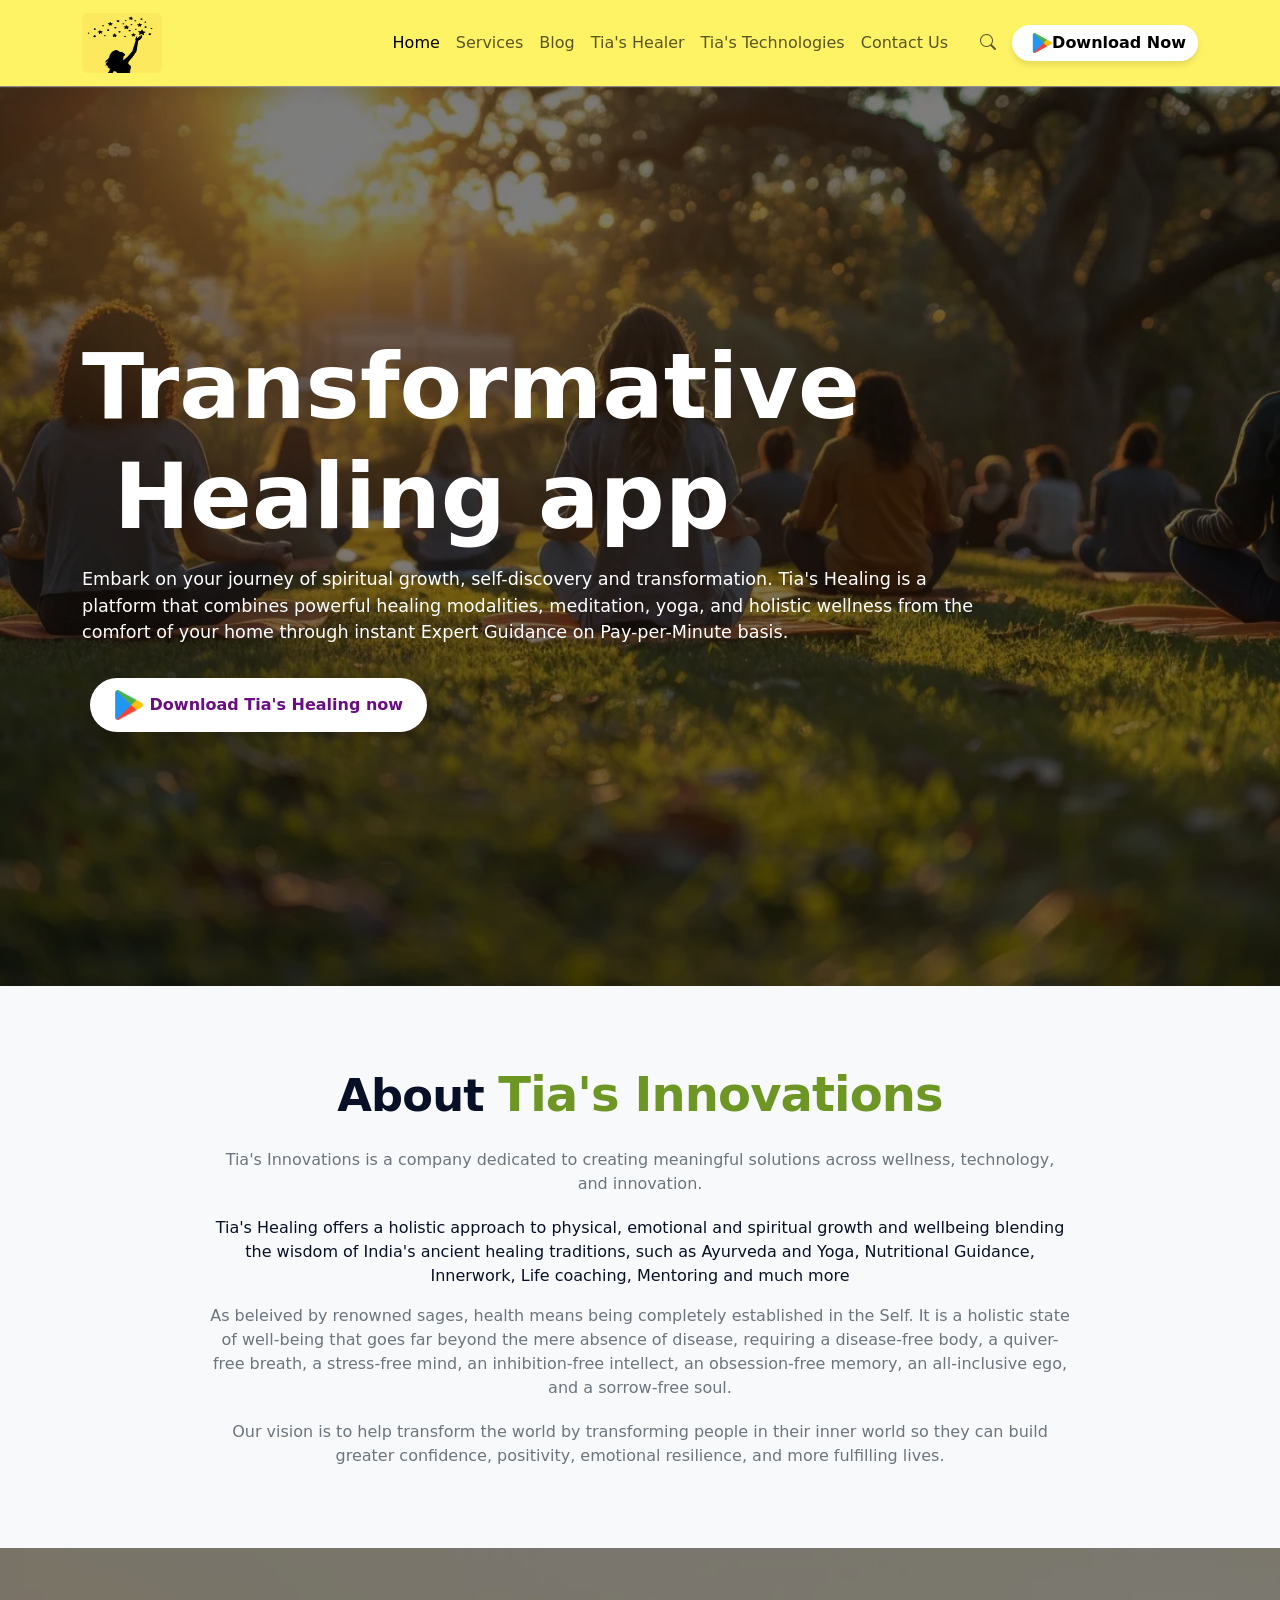
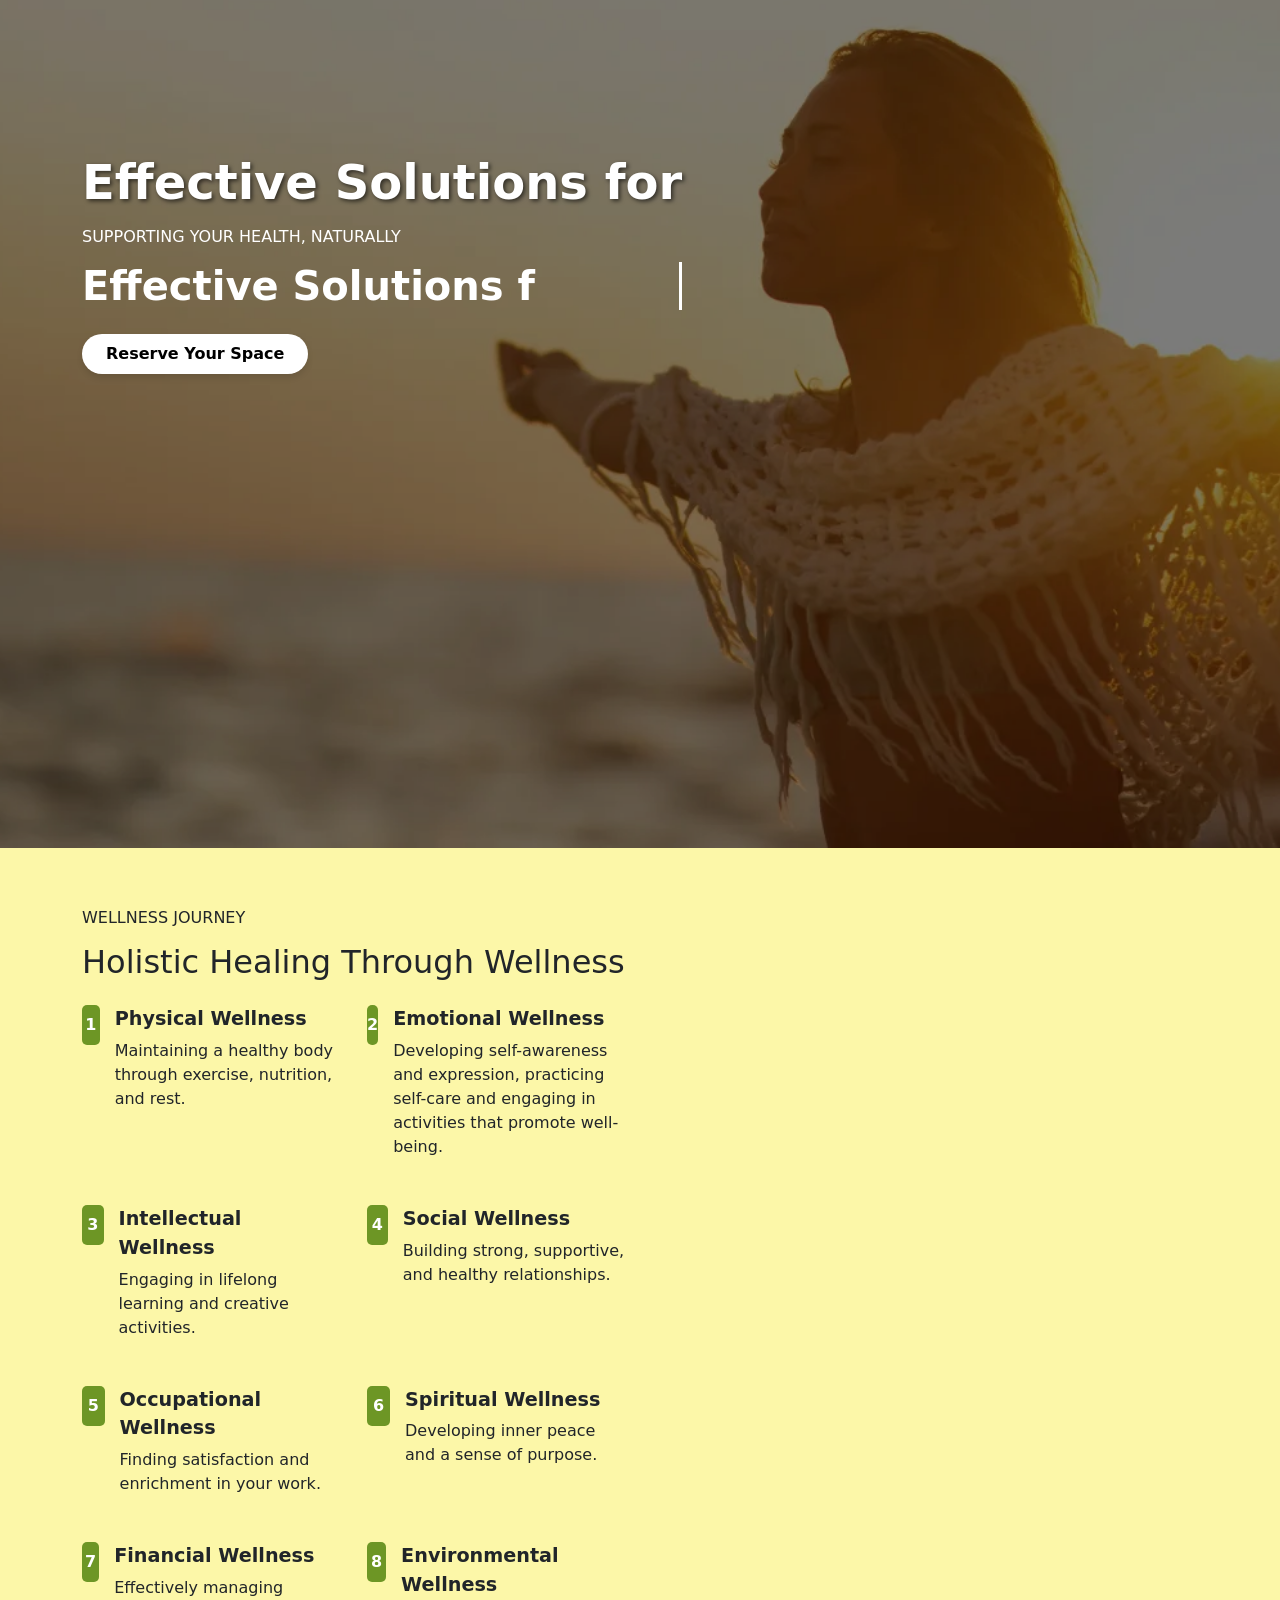
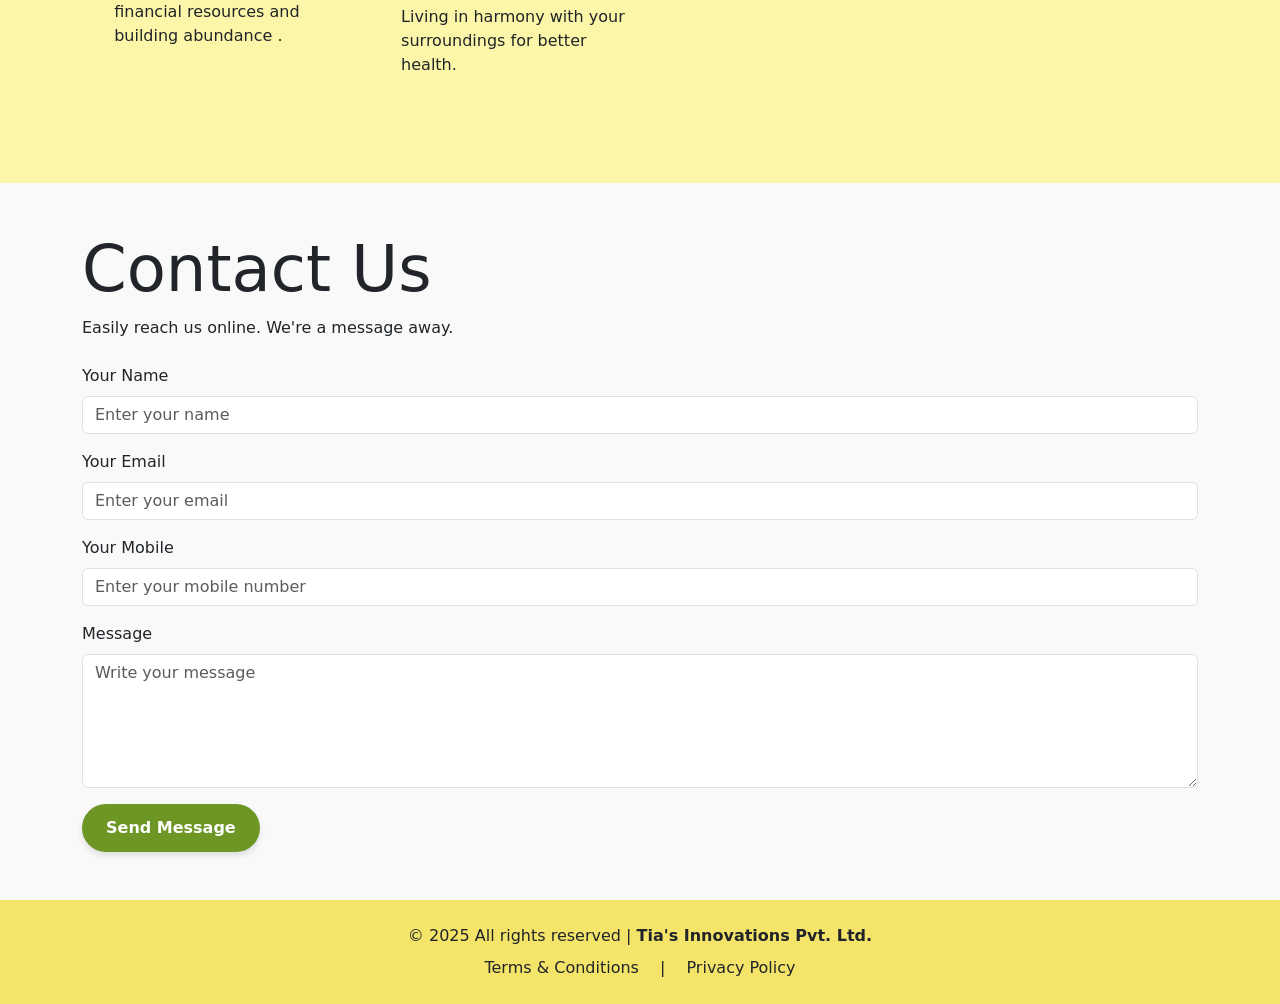
==== commit 8a3efed8: "removed travels link - that is part of technologies product" ====
--- a/index.html
+++ b/index.html
@@ -64,7 +64,7 @@
                     <li class="nav-item"><a class="nav-link" href="index.html">Services</a></li>
                     <li class="nav-item"><a class="nav-link" href="https://tias-healing-blog.tiasinnovations.com" target="_blank">Blog</a></li>
                     <li class="nav-item"><a class="nav-link" href="healer.html">Tia's Healer</a></li>
-                    <li class="nav-item"><a class="nav-link" href="https://tiastravels.tiasinnovations.com" target="_blank">Tia's Travels</a></li>
+                    <!-- <li class="nav-item"><a class="nav-link" href="https://tiastravels.tiasinnovations.com" target="_blank">Tia's Travels</a></li> -->
                     <li class="nav-item"><a class="nav-link" href="https://sites.google.com/view/ketaki-technologies/home?authuser=0" target="_blank">Tia's Technologies</a></li>
 
                     <li class="nav-item"><a class="nav-link" href="./contact.html">Contact Us</a></li>
